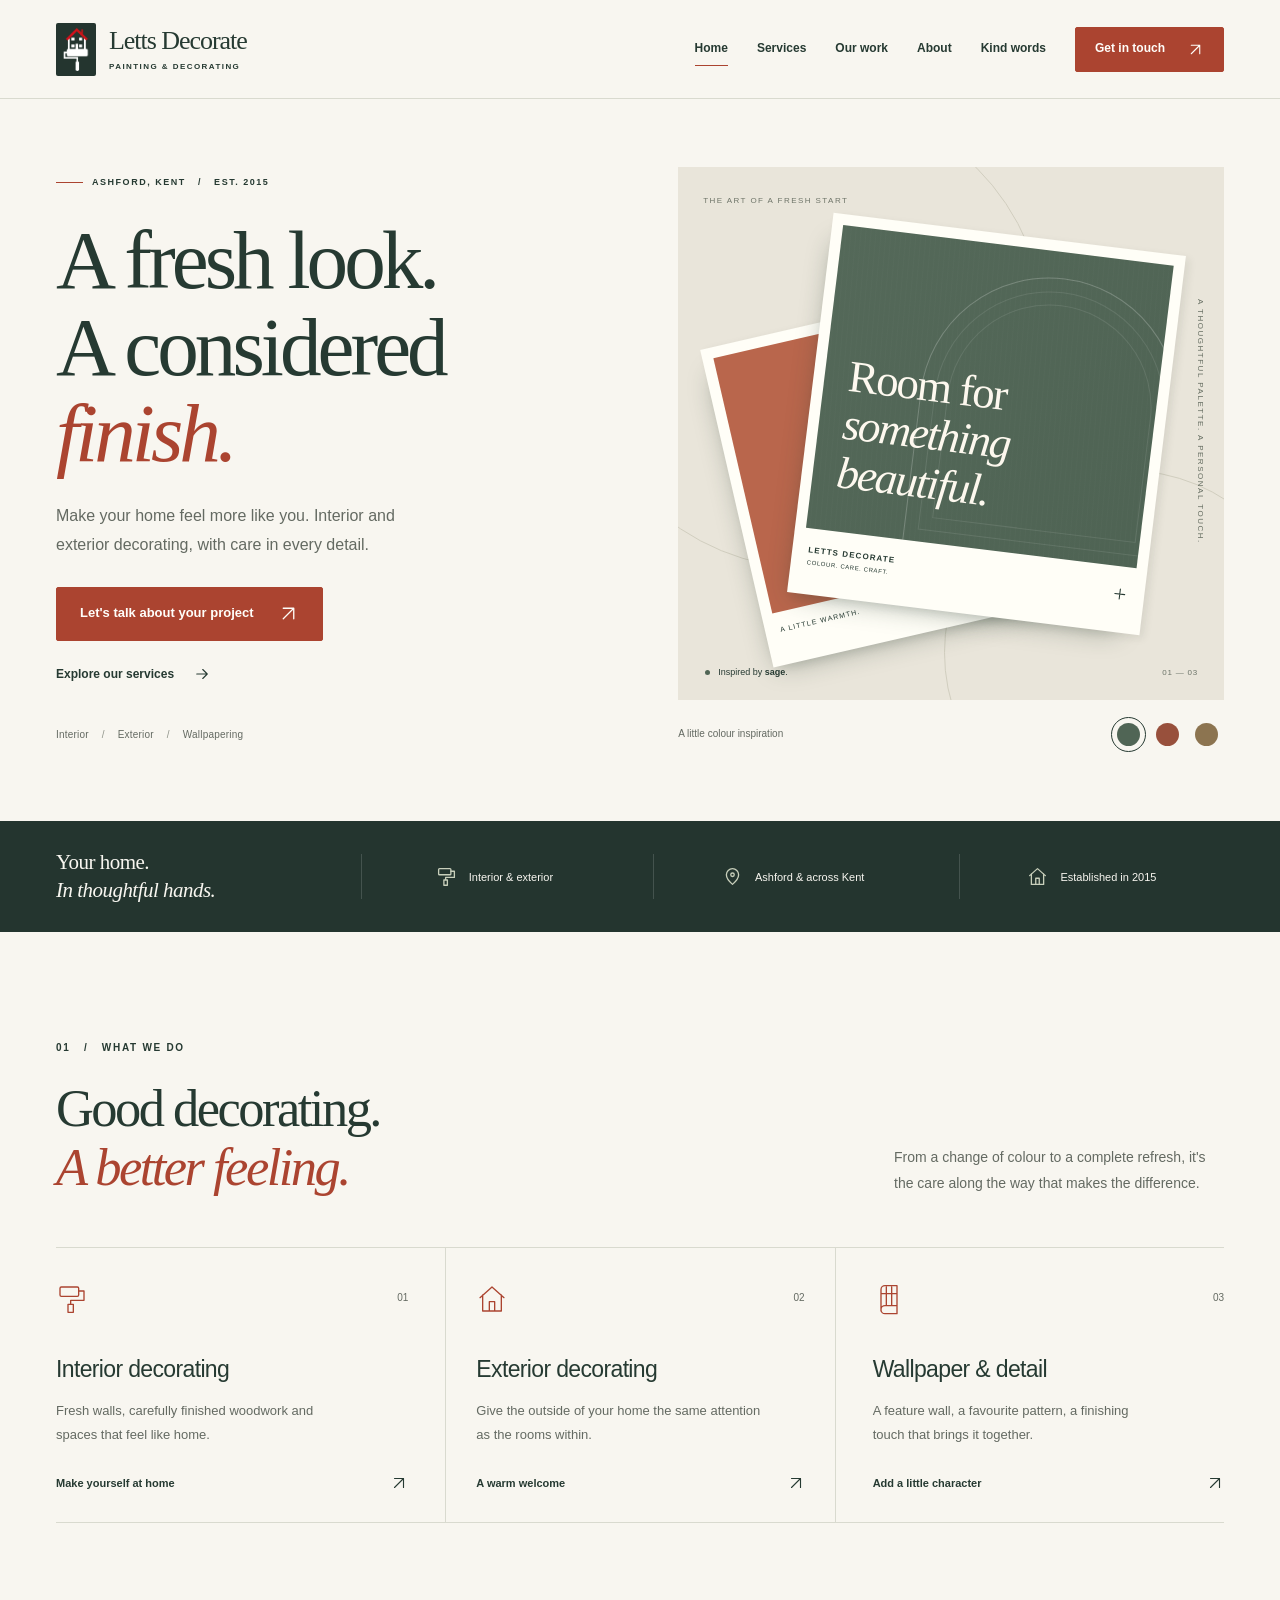
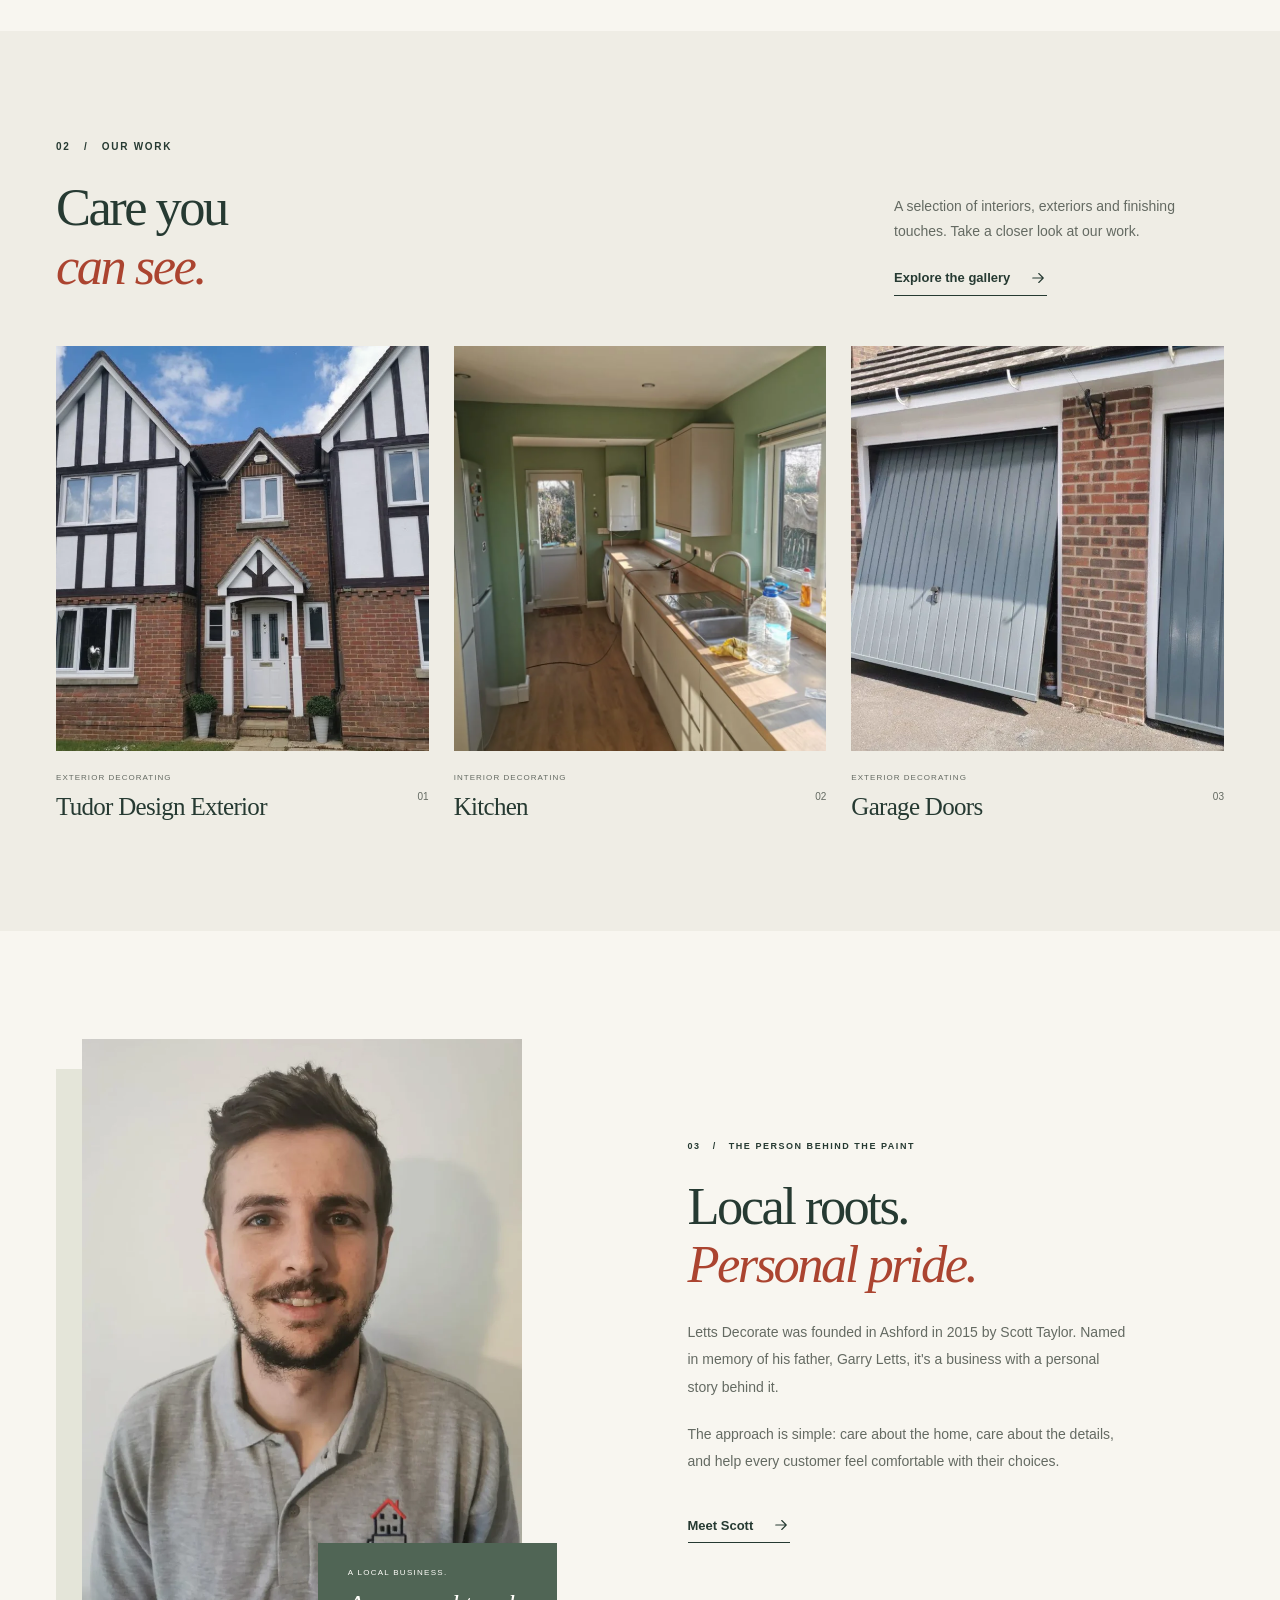
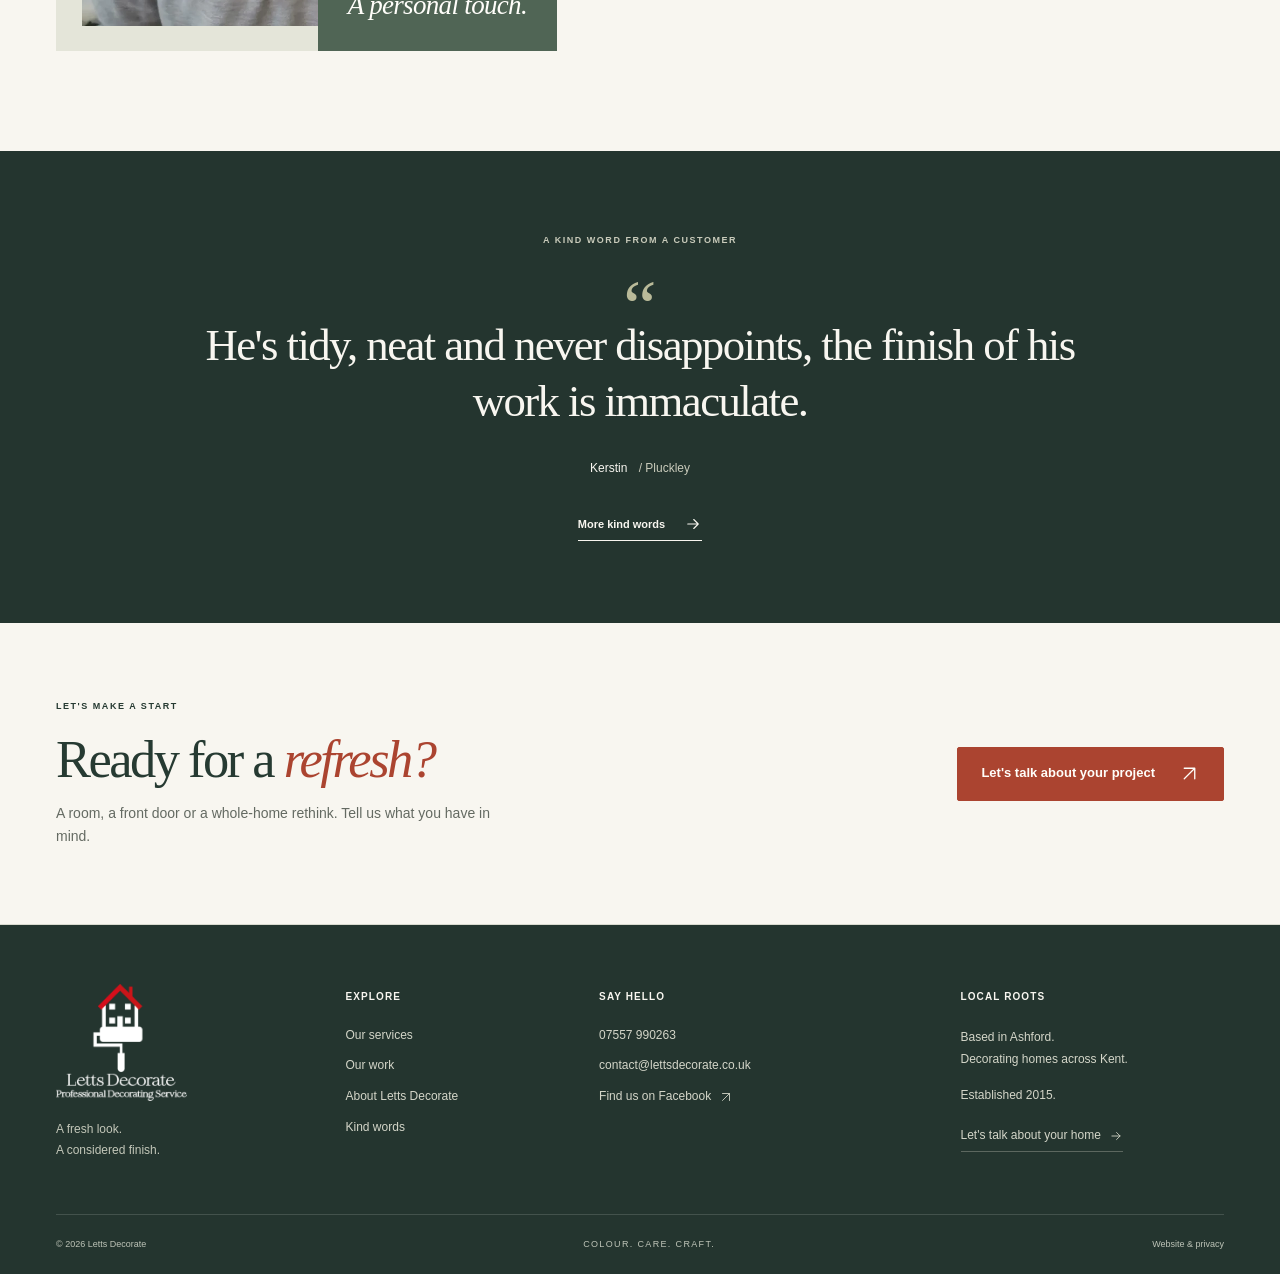
==== site/index.html @ 6a1b1a1a "1st draft of website - vibecoded with GPT 6 Astra" ====
<!doctype html>
<html lang="en-GB"><head><meta charset="utf-8"><meta name="viewport" content="width=device-width, initial-scale=1"><meta name="theme-color" content="#24352f"><title>Painting & Decorating in Ashford, Kent | Letts Decorate</title><meta name="description" content="Interior and exterior painting, decorating and wallpapering in Ashford and across Kent. A personal approach from Letts Decorate, established in 2015."><link rel="canonical" href="https://lettsdecorate.co.uk/"><meta property="og:type" content="website"><meta property="og:site_name" content="Letts Decorate"><meta property="og:title" content="Painting & Decorating in Ashford, Kent | Letts Decorate"><meta property="og:description" content="Interior and exterior painting, decorating and wallpapering in Ashford and across Kent. A personal approach from Letts Decorate, established in 2015."><meta property="og:url" content="https://lettsdecorate.co.uk/"><meta property="og:image" content="https://lettsdecorate.co.uk/assets/images/social-card.png"><meta property="og:image:alt" content="Letts Decorate. Painting and decorating in Ashford and across Kent."><meta name="twitter:card" content="summary_large_image"><link rel="icon" type="image/png" sizes="32x32" href="assets/images/icon-32.png"><link rel="apple-touch-icon" href="assets/images/icon-180.png"><link rel="stylesheet" href="assets/css/site.css"><script type="application/ld+json">{"@context":"https://schema.org","@type":"HousePainter","@id":"https://lettsdecorate.co.uk/#business","name":"Letts Decorate","url":"https://lettsdecorate.co.uk/","telephone":"+447557990263","email":"contact@lettsdecorate.co.uk","foundingDate":"2015","areaServed":{"@type":"AdministrativeArea","name":"Kent, England"},"logo":"https://lettsdecorate.co.uk/assets/images/logo-original.png","sameAs":["https://www.facebook.com/LettsDecorate"]}</script><script src="assets/js/gallery-data.js" defer></script><script src="assets/js/site.js" defer></script></head>
<body data-page="home"><a class="skip-link" href="#main">Skip to content</a>
<header class="site-header"><div class="container header-inner">
<a class="brand" href="index.html" aria-label="Letts Decorate home"><span class="brand-icon"><img src="assets/images/brand-mark.png" width="130" height="200" alt=""></span><span class="brand-name">Letts Decorate<span>PAINTING &amp; DECORATING</span></span></a>
<button class="menu-toggle" type="button" aria-expanded="false" aria-controls="main-nav"><span class="menu-label">Menu</span><span class="menu-lines" aria-hidden="true"></span></button>
<nav id="main-nav" class="main-nav" aria-label="Main navigation"><a href="index.html" aria-current="page">Home</a><a href="services/index.html">Services</a><a href="gallery/index.html">Our work</a><a href="about/index.html">About</a><a href="testimonials/index.html">Kind words</a><a class="button button-small nav-contact" href="contact/index.html">Get in touch <svg class="icon" width="24" height="24" viewBox="0 0 24 24" fill="none" stroke="currentColor" stroke-width="1.5" stroke-linecap="round" stroke-linejoin="round" aria-hidden="true"><path d="M6 18 18 6M6 6h12v12"/></svg></a></nav>
</div></header><main id="main">
<section class="hero"><div class="container hero-grid"><div class="hero-copy"><span class="eyebrow"><span class="eyebrow-line"></span> ASHFORD, KENT &nbsp; / &nbsp; EST. 2015</span><h1>A fresh look.<br>A considered<br><em>finish.</em></h1><p>Make your home feel more like you. Interior and exterior decorating, with care in every detail.</p><div class="hero-actions"><a class="button" href="contact/index.html">Let&apos;s talk about your project <svg class="icon" width="24" height="24" viewBox="0 0 24 24" fill="none" stroke="currentColor" stroke-width="1.5" stroke-linecap="round" stroke-linejoin="round" aria-hidden="true"><path d="M6 18 18 6M6 6h12v12"/></svg></a><a class="text-link" href="services/index.html">Explore our services <svg class="icon" width="24" height="24" viewBox="0 0 24 24" fill="none" stroke="currentColor" stroke-width="1.5" stroke-linecap="round" stroke-linejoin="round" aria-hidden="true"><path d="M5 12h14M13 6l6 6-6 6"/></svg></a></div><div class="hero-footnote"><span>Interior</span><span>Exterior</span><span>Wallpapering</span></div></div>
<div class="hero-visual"><div class="palette-stage" data-palette="sage"><div class="stage-line line-one"></div><div class="stage-line line-two"></div><span class="stage-index">THE ART OF A FRESH START</span><div class="swatch-sheet swatch-back"><div class="swatch-back-colour"></div><span>A LITTLE WARMTH.</span></div><div class="swatch-sheet swatch-front"><div class="swatch-colour"><span class="swatch-arch"></span><span class="swatch-grain"></span><span class="swatch-type">Room for<br><em>something<br>beautiful.</em></span></div><div class="swatch-label"><span>LETTS DECORATE<span>COLOUR. CARE. CRAFT.</span></span><svg class="icon" width="24" height="24" viewBox="0 0 24 24" fill="none" stroke="currentColor" stroke-width="1.5" stroke-linecap="round" stroke-linejoin="round" aria-hidden="true"><path d="M12 5v14M5 12h14"/></svg></div></div><span class="stage-side">A THOUGHTFUL PALETTE. A PERSONAL TOUCH.</span><div class="palette-caption"><span class="palette-dot"></span><span>Inspired by <strong data-palette-name>sage</strong>.</span><span class="palette-caption-number">01 &mdash; 03</span></div></div><div class="palette-controls"><span>A little colour inspiration</span><div class="swatch-buttons" role="group" aria-label="Explore colour inspirations"><button class="palette-button palette-sage" data-colour="sage" aria-label="Sage colour inspiration" aria-pressed="true"><span></span></button><button class="palette-button palette-clay" data-colour="clay" aria-label="Clay colour inspiration" aria-pressed="false"><span></span></button><button class="palette-button palette-sand" data-colour="sand" aria-label="Sand colour inspiration" aria-pressed="false"><span></span></button></div></div></div></div></section>
<section class="trust-strip" aria-label="At a glance"><div class="container trust-inner"><p>Your home.<br><em>In thoughtful hands.</em></p><span><svg class="icon" width="24" height="24" viewBox="0 0 24 24" fill="none" stroke="currentColor" stroke-width="1.5" stroke-linecap="round" stroke-linejoin="round" aria-hidden="true"><rect x="3" y="3" width="14" height="7" rx="1"/><path d="M17 6h4v7H11v3M9 16h4v6H9z"/></svg> Interior &amp; exterior</span><span><svg class="icon" width="24" height="24" viewBox="0 0 24 24" fill="none" stroke="currentColor" stroke-width="1.5" stroke-linecap="round" stroke-linejoin="round" aria-hidden="true"><path d="M19 10c0 5-7 11-7 11S5 15 5 10a7 7 0 1 1 14 0Z"/><circle cx="12" cy="10" r="2"/></svg> Ashford &amp; across Kent</span><span><svg class="icon" width="24" height="24" viewBox="0 0 24 24" fill="none" stroke="currentColor" stroke-width="1.5" stroke-linecap="round" stroke-linejoin="round" aria-hidden="true"><path d="m3 11 9-8 9 8M5 9v12h14V9M10 21v-7h4v7"/></svg> Established in 2015</span></div></section>
<section class="section services-home"><div class="container"><div class="section-heading"><div><span class="eyebrow">01 &nbsp; / &nbsp; WHAT WE DO</span><h2>Good decorating.<br><em>A better feeling.</em></h2></div><p>From a change of colour to a complete refresh, it&apos;s the care along the way that makes the difference.</p></div><div class="services-grid">
<a class="service-card" href="services/index.html#interiors"><div class="service-card-top"><svg class="icon" width="24" height="24" viewBox="0 0 24 24" fill="none" stroke="currentColor" stroke-width="1.5" stroke-linecap="round" stroke-linejoin="round" aria-hidden="true"><rect x="3" y="3" width="14" height="7" rx="1"/><path d="M17 6h4v7H11v3M9 16h4v6H9z"/></svg><span>01</span></div><h3>Interior decorating</h3><p>Fresh walls, carefully finished woodwork and spaces that feel like home.</p><span class="service-link">Make yourself at home <svg class="icon" width="24" height="24" viewBox="0 0 24 24" fill="none" stroke="currentColor" stroke-width="1.5" stroke-linecap="round" stroke-linejoin="round" aria-hidden="true"><path d="M6 18 18 6M6 6h12v12"/></svg></span></a>
<a class="service-card" href="services/index.html#exteriors"><div class="service-card-top"><svg class="icon" width="24" height="24" viewBox="0 0 24 24" fill="none" stroke="currentColor" stroke-width="1.5" stroke-linecap="round" stroke-linejoin="round" aria-hidden="true"><path d="m3 11 9-8 9 8M5 9v12h14V9M10 21v-7h4v7"/></svg><span>02</span></div><h3>Exterior decorating</h3><p>Give the outside of your home the same attention as the rooms within.</p><span class="service-link">A warm welcome <svg class="icon" width="24" height="24" viewBox="0 0 24 24" fill="none" stroke="currentColor" stroke-width="1.5" stroke-linecap="round" stroke-linejoin="round" aria-hidden="true"><path d="M6 18 18 6M6 6h12v12"/></svg></span></a>
<a class="service-card" href="services/index.html#wallpaper"><div class="service-card-top"><svg class="icon" width="24" height="24" viewBox="0 0 24 24" fill="none" stroke="currentColor" stroke-width="1.5" stroke-linecap="round" stroke-linejoin="round" aria-hidden="true"><path d="M6 21V5a3 3 0 0 1 3-3h9v15h-9a3 3 0 0 0 0 6h9v-6M6 8h12M10 3v14M14 3v14"/></svg><span>03</span></div><h3>Wallpaper &amp; detail</h3><p>A feature wall, a favourite pattern, a finishing touch that brings it together.</p><span class="service-link">Add a little character <svg class="icon" width="24" height="24" viewBox="0 0 24 24" fill="none" stroke="currentColor" stroke-width="1.5" stroke-linecap="round" stroke-linejoin="round" aria-hidden="true"><path d="M6 18 18 6M6 6h12v12"/></svg></span></a>
</div></div></section>
<section class="section work-section"><div class="container"><div class="section-heading"><div><span class="eyebrow">02 &nbsp; / &nbsp; OUR WORK</span><h2>Care you<br><em>can see.</em></h2></div><div class="section-heading-aside"><p data-gallery-intro>We&apos;re giving our project gallery a refresh, too. New photographs of our work will be added here soon.</p><a class="text-link" href="gallery/index.html">Explore the gallery <svg class="icon" width="24" height="24" viewBox="0 0 24 24" fill="none" stroke="currentColor" stroke-width="1.5" stroke-linecap="round" stroke-linejoin="round" aria-hidden="true"><path d="M5 12h14M13 6l6 6-6 6"/></svg></a></div></div><div class="project-grid" data-gallery data-root="" data-limit="3"><article class="project-card placeholder-card" data-category="interior"><div class="project-art art-interior" aria-hidden="true"><span class="art-shape"></span><span class="art-lines"></span><span class="art-circle"></span><span class="art-caption">COLOUR / CARE / CRAFT</span></div><div class="project-meta"><div><span class="project-kicker">PHOTOGRAPHS COMING SOON</span><h3>Interior spaces</h3></div><span class="project-number">01</span></div></article><article class="project-card placeholder-card" data-category="exterior"><div class="project-art art-exterior" aria-hidden="true"><span class="art-shape"></span><span class="art-lines"></span><span class="art-circle"></span><span class="art-caption">COLOUR / CARE / CRAFT</span></div><div class="project-meta"><div><span class="project-kicker">PHOTOGRAPHS COMING SOON</span><h3>Exterior finishes</h3></div><span class="project-number">02</span></div></article><article class="project-card placeholder-card" data-category="detail"><div class="project-art art-detail" aria-hidden="true"><span class="art-shape"></span><span class="art-lines"></span><span class="art-circle"></span><span class="art-caption">COLOUR / CARE / CRAFT</span></div><div class="project-meta"><div><span class="project-kicker">PHOTOGRAPHS COMING SOON</span><h3>The finishing touches</h3></div><span class="project-number">03</span></div></article></div><p class="gallery-status sr-only" role="status" aria-live="polite" data-gallery-status></p></div></section>
<section class="section"><div class="container about-split"><div class="portrait-composition"><img class="portrait" src="assets/images/about-800.webp" srcset="assets/images/about-480.webp 480w, assets/images/about-800.webp 800w" sizes="(max-width: 760px) 90vw, 40vw" width="800" height="1067" alt="The owner of Letts Decorate in his work polo shirt" loading="lazy"><div class="portrait-label"><span>A LOCAL BUSINESS.</span><strong>A personal touch.</strong></div></div><div class="about-copy"><span class="eyebrow">03 &nbsp; / &nbsp; THE PERSON BEHIND THE PAINT</span><h2>Local roots.<br><em>Personal pride.</em></h2><p>Letts Decorate was founded in Ashford in 2015 by Scott Taylor. Named in memory of his father, Garry Letts, it&apos;s a business with a personal story behind it.</p><p>The approach is simple: care about the home, care about the details, and help every customer feel comfortable with their choices.</p><a class="text-link" href="about/index.html">Meet Scott <svg class="icon" width="24" height="24" viewBox="0 0 24 24" fill="none" stroke="currentColor" stroke-width="1.5" stroke-linecap="round" stroke-linejoin="round" aria-hidden="true"><path d="M5 12h14M13 6l6 6-6 6"/></svg></a></div></div></section>
<section class="quote-section"><div class="container quote-inner"><span class="eyebrow">A KIND WORD FROM A CUSTOMER</span><span class="quote-mark" aria-hidden="true">&ldquo;</span><blockquote><p>He&apos;s tidy, neat and never disappoints, the finish of his work is immaculate.</p><footer>Kerstin <span>/ Pluckley</span></footer></blockquote><a class="text-link light-link" href="testimonials/index.html">More kind words <svg class="icon" width="24" height="24" viewBox="0 0 24 24" fill="none" stroke="currentColor" stroke-width="1.5" stroke-linecap="round" stroke-linejoin="round" aria-hidden="true"><path d="M5 12h14M13 6l6 6-6 6"/></svg></a></div></section>
<section class="cta-section"><div class="container cta-inner"><div><span class="eyebrow">LET&apos;S MAKE A START</span><h2>Ready for a <em>refresh?</em></h2><p>A room, a front door or a whole-home rethink. Tell us what you have in mind.</p></div><a class="button" href="contact/index.html">Let&apos;s talk about your project <svg class="icon" width="24" height="24" viewBox="0 0 24 24" fill="none" stroke="currentColor" stroke-width="1.5" stroke-linecap="round" stroke-linejoin="round" aria-hidden="true"><path d="M6 18 18 6M6 6h12v12"/></svg></a></div></section>
</main><footer class="site-footer"><div class="container footer-grid">
<div class="footer-brand"><img src="assets/images/logo-original.png" width="300" height="266" alt="Letts Decorate - Professional Decorating Service" loading="lazy"><p>A fresh look.<br>A considered finish.</p></div>
<div><h2>Explore</h2><a href="services/index.html">Our services</a><a href="gallery/index.html">Our work</a><a href="about/index.html">About Letts Decorate</a><a href="testimonials/index.html">Kind words</a></div>
<div><h2>Say hello</h2><a href="tel:+447557990263">07557 990263</a><a class="footer-email" href="mailto:contact@lettsdecorate.co.uk">contact@lettsdecorate.co.uk</a><a href="https://www.facebook.com/LettsDecorate" target="_blank" rel="noopener noreferrer">Find us on Facebook <svg class="icon" width="24" height="24" viewBox="0 0 24 24" fill="none" stroke="currentColor" stroke-width="1.5" stroke-linecap="round" stroke-linejoin="round" aria-hidden="true"><path d="M6 18 18 6M6 6h12v12"/></svg></a></div>
<div class="footer-area"><h2>Local roots</h2><p>Based in Ashford.<br>Decorating homes across Kent.<br><span>Established 2015.</span></p><a class="footer-text-link" href="contact/index.html">Let&apos;s talk about your home <svg class="icon" width="24" height="24" viewBox="0 0 24 24" fill="none" stroke="currentColor" stroke-width="1.5" stroke-linecap="round" stroke-linejoin="round" aria-hidden="true"><path d="M5 12h14M13 6l6 6-6 6"/></svg></a></div>
</div><div class="container footer-bottom"><span>&copy; <span data-year>2026</span> Letts Decorate</span><span>Colour. Care. Craft.</span><a href="privacy/index.html">Website &amp; privacy</a></div></footer><dialog class="lightbox" aria-labelledby="lightbox-caption"><div class="lightbox-bar"><span class="lightbox-count"></span><button type="button" class="icon-button lightbox-close" aria-label="Close photograph"><svg class="icon" width="24" height="24" viewBox="0 0 24 24" fill="none" stroke="currentColor" stroke-width="1.5" stroke-linecap="round" stroke-linejoin="round" aria-hidden="true"><path d="m6 6 12 12M6 18 18 6"/></svg></button></div><div class="lightbox-stage"><button type="button" class="icon-button lightbox-prev" aria-label="Previous photograph"><svg class="icon" width="24" height="24" viewBox="0 0 24 24" fill="none" stroke="currentColor" stroke-width="1.5" stroke-linecap="round" stroke-linejoin="round" aria-hidden="true"><path d="M5 12h14M13 6l6 6-6 6"/></svg></button><img class="lightbox-image" alt=""><button type="button" class="icon-button lightbox-next" aria-label="Next photograph"><svg class="icon" width="24" height="24" viewBox="0 0 24 24" fill="none" stroke="currentColor" stroke-width="1.5" stroke-linecap="round" stroke-linejoin="round" aria-hidden="true"><path d="M5 12h14M13 6l6 6-6 6"/></svg></button></div><p id="lightbox-caption"></p></dialog></body></html>
---- site/assets/css/site.css ----
/* Letts Decorate -- a warm, editorial, dependency-free static site.
   Change the core colour palette here. No external fonts or stylesheets are loaded. */
:root {
  --paper: #f8f6f0;
  --white: #fffefa;
  --ink: #263a32;
  --muted: #646a62;
  --clay: #ab4430;
  --clay-dark: #8c3525;
  --sage: #506555;
  --sand: #d2bea0;
  --line: #d9dacf;
  --soft: #efede5;
  --dark: #24352f;
  --serif: Georgia, 'Times New Roman', serif;
  --sans: 'Segoe UI', Arial, Helvetica, sans-serif;
}
*, *::before, *::after { box-sizing: border-box; }
html { scroll-behavior: smooth; scroll-padding-top: 112px; }
body { margin: 0; background: var(--paper); color: var(--ink); font-family: var(--sans); font-size: 16px; line-height: 1.65; -webkit-font-smoothing: antialiased; }
body.modal-open { overflow: hidden; }
a { color: inherit; text-decoration: none; }
button, input, select { font: inherit; }
button { color: inherit; }
button, a { -webkit-tap-highlight-color: transparent; }
button { cursor: pointer; }
button:disabled { cursor: default; opacity: .4; }
img { display: block; max-width: 100%; height: auto; }
svg { flex-shrink: 0; }
figure, blockquote { margin: 0; }
h1, h2, h3, h4, p { margin-top: 0; }
h1, h2 { font-family: var(--serif); font-weight: 400; letter-spacing: -.048em; }
h1 { margin-bottom: 28px; font-size: clamp(52px, 6.3vw, 92px); line-height: 1.035; }
h2 { margin-bottom: 25px; font-size: clamp(36px, 4.1vw, 58px); line-height: 1.12; }
h3 { font-weight: 500; letter-spacing: -.028em; line-height: 1.28; }
em { font-weight: 400; }
h1 em, h2 em { color: var(--clay); }
p { margin-bottom: 20px; }
::selection { background: #dcc7b0; color: #17291e; }
:focus-visible { outline: 3px solid var(--clay); outline-offset: 5px; }
[hidden] { display: none !important; }
.container { width: min(1280px, calc(100% - 112px)); margin-inline: auto; }
.section { padding-block: 108px; }
.eyebrow { display: block; font-family: var(--sans); font-size: 10px; font-weight: 650; line-height: 1.6; letter-spacing: .17em; margin-bottom: 23px; }
.icon { width: 21px; height: 21px; }
.button { display: inline-flex; min-height: 54px; align-items: center; justify-content: center; gap: 24px; padding: 15px 23px; background: var(--clay); color: var(--white); border: 1px solid var(--clay); border-radius: 2px; font-size: 13px; font-weight: 600; line-height: 1.45; transition: background .2s, transform .2s; }
.button:hover { background: var(--clay-dark); border-color: var(--clay-dark); transform: translateY(-2px); }
.button:active { transform: translateY(0); }
.button-small { min-height: 45px; padding: 12px 19px; font-size: 12px; gap: 22px; }
.button-small .icon { width: 17px; height: 17px; }
.text-link { width: fit-content; display: inline-flex; align-items: center; gap: 19px; padding-block: 7px; border-bottom: 1px solid currentColor; font-size: 13px; font-weight: 600; line-height: 1.5; }
.text-link .icon, .service-link .icon { transition: transform .2s; width: 18px; height: 18px; }
.text-link:hover .icon, .service-card:hover .icon:last-child { transform: translateX(4px); }
.skip-link { position: fixed; top: 12px; left: 12px; transform: translateY(-180%); z-index: 500; background: var(--white); padding: 12px 20px; box-shadow: 0 4px 20px #0002; }
.skip-link:focus { transform: none; }
.sr-only { position: absolute; width: 1px; height: 1px; padding: 0; overflow: hidden; clip: rect(0,0,0,0); white-space: nowrap; border: 0; }

/* Navigation */
.site-header { position: sticky; top: 0; z-index: 50; background: rgba(248,246,240,.97); border-bottom: 1px solid var(--line); }
.header-inner { min-height: 98px; display: flex; align-items: center; justify-content: space-between; gap: 30px; }
.brand { display: inline-flex; align-items: center; gap: 13px; flex-shrink: 0; }
.brand-icon { display: grid; place-items: center; width: 40px; height: 53px; border-radius: 2px; background: var(--dark); }
.brand-icon img { width: 28px; height: 43px; object-fit: contain; }
.brand-name { font-family: var(--serif); font-size: 26px; line-height: 1.18; letter-spacing: -.04em; }
.brand-name > span { display: block; font-family: var(--sans); font-size: 8px; letter-spacing: .18em; font-weight: 600; margin-top: 5px; }
.main-nav { display: flex; align-items: center; gap: 29px; }
.main-nav > a { font-size: 12px; font-weight: 550; position: relative; }
.main-nav > a:not(.button) { padding-block: 10px; }
.main-nav > a:not(.button)::after { content: ''; position: absolute; bottom: 3px; left: 0; height: 1px; width: 0; background: var(--clay); transition: width .2s; }
.main-nav > a[aria-current]:not(.button)::after, .main-nav > a:hover:not(.button)::after { width: 100%; }
.menu-toggle { display: none; border: 0; background: none; min-height: 44px; padding: 8px 0 8px 12px; gap: 12px; align-items: center; }
.menu-label { font-size: 12px; }
.menu-lines { display: block; position: relative; width: 23px; height: 13px; border-top: 1px solid; border-bottom: 1px solid; }
.menu-lines::after { content: ''; position: absolute; left: 0; top: 5px; width: 23px; border-top: 1px solid; }
.menu-toggle[aria-expanded=true] .menu-lines { border: 0; }
.menu-toggle[aria-expanded=true] .menu-lines::before, .menu-toggle[aria-expanded=true] .menu-lines::after { content: ''; position: absolute; inset: 5px 0 auto; width: 23px; border-top: 1px solid; transform: rotate(45deg); }
.menu-toggle[aria-expanded=true] .menu-lines::after { transform: rotate(-45deg); }

/* The paint-swatch hero is CSS artwork, not a purported project photograph. */
.hero { padding-block: 62px 64px; }
.hero-grid { display: grid; grid-template-columns: 1.03fr 1fr; align-items: center; gap: 60px; }
.hero-copy { padding-block: 14px; }
.hero-copy .eyebrow { display: flex; align-items: center; gap: 9px; margin-bottom: 28px; font-size: 9px; }
.eyebrow-line { width: 27px; height: 1px; background: var(--clay); }
.hero-copy h1 { font-size: clamp(64px, 6.5vw, 94px); margin-bottom: 25px; }
.hero-copy h1 em { position: relative; padding-right: .08em; }
.hero-copy > p { color: var(--muted); font-size: 16px; max-width: 355px; line-height: 1.85; margin-bottom: 27px; }
.hero-actions { display: flex; align-items: flex-start; flex-direction: column; gap: 17px; }
.hero-actions .text-link { border: 0; font-size: 12px; }
.hero-footnote { margin-top: 37px; display: flex; align-items: center; gap: 13px; color: var(--muted); font-size: 10px; letter-spacing: .02em; }
.hero-footnote span + span::before { content: '/'; margin-right: 13px; color: #90958b; }
.hero-visual { min-width: 0; }
.palette-stage { --swatch: #506555; --swatch-secondary: #b9664c; position: relative; background: #e9e5da; height: 533px; overflow: hidden; isolation: isolate; }
.palette-stage[data-palette=clay] { --swatch: #98503c; --swatch-secondary: #bbaa88; }
.palette-stage[data-palette=sand] { --swatch: #8c7450; --swatch-secondary: #69745e; }
.stage-line { position: absolute; border: 1px solid #d1cebf; border-radius: 50%; }
.line-one { width: 470px; height: 470px; top: -68px; left: -102px; }
.line-two { width: 365px; height: 365px; bottom: -135px; right: -85px; }
.stage-index { position: absolute; top: 27px; left: 25px; font-size: 8px; letter-spacing: .18em; color: #6f7569; }
.stage-side { position: absolute; right: 17px; top: 132px; writing-mode: vertical-rl; font-size: 8px; letter-spacing: .19em; color: #656d61; }
.swatch-sheet { position: absolute; background: #fffef7; padding: 11px; box-shadow: -9px 15px 27px -15px #273b3066, 4px 3px 8px #26342a15; }
.swatch-front { width: 65%; height: 382px; top: 66px; left: 24%; transform: rotate(7deg); }
.swatch-colour { position: relative; overflow: hidden; height: 305px; background: var(--swatch); transition: background .45s; color: #fffaf0; }
.swatch-colour::after { content: ''; position: absolute; inset: 0; background: linear-gradient(125deg, #ffffff06, #00000004); }
.swatch-arch { position: absolute; top: 26px; left: 29%; width: 78%; height: 92%; border: 1px solid #ffffff38; border-radius: 150px 150px 0 0; }
.swatch-arch::before, .swatch-arch::after { content: ''; position: absolute; inset: 13px; border: 1px solid #ffffff19; border-radius: inherit; }
.swatch-arch::after { inset: 26px; }
.swatch-grain { position: absolute; inset: 0; opacity: .08; background: repeating-linear-gradient(88deg, transparent 0 3px, #fff3 4px, transparent 5px); }
.swatch-type { position: absolute; left: 24px; bottom: 35px; font-size: clamp(30px, 3.5vw, 49px); line-height: 1.08; font-family: var(--serif); letter-spacing: -.04em; }
.swatch-label { display: flex; align-items: center; justify-content: space-between; padding: 15px 5px 0; font-size: 8px; font-weight: 650; letter-spacing: .14em; }
.swatch-label > span > span { display: block; margin-top: 2px; font-size: 6px; letter-spacing: .1em; font-weight: 400; }
.swatch-label .icon { width: 17px; height: 17px; }
.swatch-back { width: 55%; height: 326px; top: 145px; left: 10%; transform: rotate(-13deg); }
.swatch-back-colour { width: 100%; height: 262px; background: var(--swatch-secondary); transition: background .45s; }
.swatch-back > span { display: block; font-size: 7px; letter-spacing: .16em; padding: 12px 4px; }
.palette-caption { position: absolute; bottom: 20px; left: 27px; right: 26px; display: flex; align-items: center; gap: 8px; font-size: 9px; }
.palette-caption strong { font-weight: 600; }
.palette-dot { width: 5px; height: 5px; border-radius: 50%; background: var(--swatch); transition: background .45s; }
.palette-caption-number { margin-left: auto; color: #6c7469; font-size: 8px; letter-spacing: .1em; }
.palette-controls { display: flex; align-items: center; justify-content: space-between; margin-top: 17px; gap: 16px; font-size: 10px; color: var(--muted); }
.swatch-buttons { display: flex; gap: 4px; }
.palette-button { display: grid; place-items: center; width: 35px; height: 35px; background: none; border: 1px solid transparent; border-radius: 50%; padding: 4px; }
.palette-button span { width: 23px; height: 23px; border-radius: 50%; background: var(--swatch); }
.palette-button[aria-pressed=true] { border-color: var(--ink); }
.palette-sage { --swatch: #506555; }
.palette-clay { --swatch: #98503c; }
.palette-sand { --swatch: #8c7450; }

/* Intro, services and work */
.trust-strip { background: var(--dark); color: var(--paper); padding-block: 28px; }
.trust-inner { display: grid; grid-template-columns: 1.05fr 1fr 1.05fr 1fr; align-items: center; gap: 27px; }
.trust-inner > p { font-family: var(--serif); font-size: 21px; line-height: 1.3; letter-spacing: -.025em; margin: 0; }
.trust-inner > span { display: flex; align-items: center; justify-content: center; border-left: 1px solid #ffffff26; padding-block: 12px; gap: 12px; font-size: 11px; }
.trust-inner .icon { color: #c8cfbb; width: 21px; }
.section-heading { display: flex; justify-content: space-between; align-items: flex-end; gap: 50px; margin-bottom: 50px; }
.section-heading h2 { margin-bottom: 0; }
.section-heading > p, .section-heading-aside { max-width: 330px; color: var(--muted); font-size: 14px; line-height: 1.85; margin-bottom: 0; }
.section-heading-aside > p { margin-bottom: 16px; }
.section-heading-aside .text-link { color: var(--ink); }
.services-grid { display: grid; grid-template-columns: repeat(3,minmax(0,1fr)); border-block: 1px solid var(--line); }
.service-card { display: block; padding: 35px 30px 30px; transition: background .2s; }
.service-card:first-child { padding-left: 0; padding-right: 37px; }
.service-card:last-child { padding-right: 0; padding-left: 37px; }
.service-card + .service-card { border-left: 1px solid var(--line); }
.service-card:hover { background: #efeee580; }
.service-card-top { display: flex; align-items: center; justify-content: space-between; margin-bottom: 40px; }
.service-card-top .icon { width: 32px; height: 32px; color: var(--clay); stroke-width: 1; }
.service-card-top > span { font-size: 10px; color: var(--muted); }
.service-card h3 { font-size: 23px; margin-bottom: 15px; }
.service-card p { font-size: 13px; color: var(--muted); line-height: 1.85; max-width: 290px; margin-bottom: 27px; }
.service-link { display: flex; align-items: center; justify-content: space-between; font-size: 11px; font-weight: 600; }
.work-section { background: var(--soft); }
.project-grid { display: grid; grid-template-columns: repeat(3,minmax(0,1fr)); gap: 25px; }
.project-card { min-width: 0; }
.project-art, .project-photo { display: block; width: 100%; position: relative; aspect-ratio: 4 / 4.35; overflow: hidden; }
.project-art .art-caption { font-size: 7px; left: 20px; bottom: 19px; }
.art-interior { background: #dddcd0; }
.art-interior .art-shape { position: absolute; top: 12%; left: 25%; height: 86%; width: 54%; background: #647764; border-radius: 120px 120px 0 0; }
.art-interior .art-lines { position: absolute; top: 32%; left: 15%; height: 55%; width: 39%; border: 1px solid #f5f1e8; border-radius: 100px 100px 0 0; }
.art-interior .art-circle { position: absolute; bottom: -15%; right: -8%; width: 67%; aspect-ratio: 1; background: #c0b5a0; border-radius: 50%; }
.art-exterior { background: #68786a; }
.art-exterior .art-shape { position: absolute; width: 45%; height: 69%; background: #dcd6c3; top: 23%; left: 27%; border-radius: 85px 85px 0 0; }
.art-exterior .art-lines { position: absolute; inset: 30% 37% 15% 37%; border: 1px solid #68786a65; border-radius: 70px 70px 0 0; }
.art-exterior .art-circle { position: absolute; width: 27%; aspect-ratio: 1; top: 10%; right: 9%; border: 1px solid #f4efdd70; border-radius: 50%; }
.art-exterior .art-caption { color: #fcf7e6; }
.art-detail { background: #ddc4b0; }
.art-detail .art-shape { position: absolute; width: 60%; height: 93%; background: #a55740; top: -3%; left: 19%; border-radius: 0 0 130px 130px; transform: rotate(18deg); }
.art-detail .art-lines { position: absolute; width: 48%; height: 85%; top: 4%; left: 28%; border: 1px solid #f5e3cf96; border-radius: 0 0 130px 130px; transform: rotate(18deg); }
.art-detail .art-circle { position: absolute; width: 50%; aspect-ratio: 1; bottom: -21%; right: -10%; background: #b79775; border-radius: 50%; }
.art-caption { position: absolute; z-index: 2; left: 26px; bottom: 24px; font-size: 9px; letter-spacing: .19em; }
.project-meta { display: flex; align-items: center; justify-content: space-between; padding-top: 20px; gap: 15px; }
.project-kicker { display: block; font-size: 8px; letter-spacing: .13em; margin-bottom: 7px; color: var(--muted); }
.project-meta h3 { font-family: var(--serif); font-size: 25px; margin: 0; font-weight: 400; }
.project-number { font-size: 10px; color: var(--muted); }
.project-open { display: block; width: 100%; padding: 0; border: 0; background: none; text-align: left; }
.project-photo { object-fit: cover; transition: transform .35s; }
.project-image-wrap { display: block; overflow: hidden; position: relative; }
.project-open:hover .project-photo { transform: scale(1.035); }
.photo-enlarge { display: grid; place-items: center; position: absolute; right: 16px; bottom: 16px; width: 38px; height: 38px; background: var(--paper); border-radius: 50%; opacity: 0; transform: translateY(4px); transition: opacity .2s, transform .2s; }
.project-open:hover .photo-enlarge, .project-open:focus-visible .photo-enlarge { opacity: 1; transform: none; }
.project-load-error { padding: 30px; background: var(--soft); color: var(--muted); min-height: 160px; display: flex; align-items: center; font-size: 13px; }

/* About, reviews and footer */
.about-split { display: grid; grid-template-columns: 1fr 1fr; gap: 95px; align-items: center; }
.portrait-composition { position: relative; margin-left: 26px; margin-right: 35px; max-width: 440px; padding-bottom: 17px; }
.portrait-composition::before { content: ''; position: absolute; inset: 30px auto -8px -26px; width: 87%; background: #e4e5d9; z-index: -1; }
.portrait { aspect-ratio: 3/4; width: 100%; object-fit: cover; object-position: center 34%; }
.portrait-label { position: absolute; bottom: -8px; right: -35px; background: var(--sage); color: var(--white); padding: 23px 30px; min-width: 224px; }
.portrait-label > span { display: block; font-size: 8px; letter-spacing: .16em; margin-bottom: 4px; }
.portrait-label > strong { font-family: var(--serif); font-size: 27px; font-style: italic; font-weight: 400; letter-spacing: -.025em; }
.about-copy > p { color: var(--muted); font-size: 14px; line-height: 1.95; max-width: 440px; }
.about-copy .text-link { margin-top: 13px; }
.about-copy .eyebrow { font-size: 9px; }
.quote-section { padding-block: 82px; background: var(--dark); color: var(--paper); text-align: center; }
.quote-inner { max-width: 890px; position: relative; }
.quote-inner .eyebrow { color: #c9cbbb; font-size: 9px; margin-bottom: 12px; }
.quote-mark { display: block; font-family: var(--serif); color: #b9ba99; font-size: 75px; height: 59px; line-height: 1.25; }
.quote-inner blockquote p { font-family: var(--serif); font-size: clamp(29px,3.5vw,48px); line-height: 1.25; letter-spacing: -.035em; margin-bottom: 29px; }
.quote-inner blockquote footer { font-size: 12px; margin-bottom: 29px; }
.quote-inner blockquote footer span { color: #c9cbbb; margin-left: 8px; }
.light-link { color: var(--paper); font-size: 11px; }
.cta-section { padding-block: 76px; border-bottom: 1px solid var(--line); }
.cta-inner { display: flex; align-items: center; justify-content: space-between; gap: 40px; }
.cta-inner .eyebrow { font-size: 9px; margin-bottom: 17px; }
.cta-inner h2 { margin-bottom: 13px; }
.cta-inner p { margin-bottom: 0; max-width: 440px; font-size: 14px; color: var(--muted); }
.cta-inner .button { flex-shrink: 0; }
.site-footer { background: var(--dark); color: var(--paper); padding-top: 59px; }
.footer-grid { display: grid; grid-template-columns: 1.05fr .9fr 1.35fr 1.1fr; gap: 38px; padding-bottom: 51px; }
.footer-brand img { width: 131px; height: auto; margin-bottom: 18px; }
.footer-brand > p { font-size: 12px; color: #c3c7b9; line-height: 1.75; margin: 0; }
.footer-grid h2 { font-family: var(--sans); font-size: 10px; font-weight: 600; letter-spacing: .11em; text-transform: uppercase; margin: 7px 0 23px; }
.footer-grid > div > a { display: flex; width: fit-content; align-items: center; gap: 8px; color: #d4d6c9; font-size: 12px; margin-bottom: 11px; }
.footer-grid a:hover { color: #fff; text-decoration: underline; text-underline-offset: 5px; }
.footer-grid .icon { width: 14px; height: 14px; }
.footer-area p { color: #d4d6c9; font-size: 12px; line-height: 1.85; }
.footer-area p span { display: inline-block; margin-top: 14px; }
.footer-text-link { border-bottom: 1px solid #d4d6c950; padding-bottom: 5px; }
.footer-bottom { padding-block: 22px; border-top: 1px solid #ffffff24; display: flex; justify-content: space-between; gap: 20px; font-size: 9px; color: #bec4b8; }
.footer-bottom > span:nth-child(2) { text-transform: uppercase; letter-spacing: .15em; }
.site-footer :focus-visible, .quote-section :focus-visible { outline-color: var(--paper); }

/* Interior pages */
.breadcrumb { display: flex; gap: 12px; padding-top: 24px; color: var(--muted); font-size: 10px; }
.breadcrumb a:hover { color: var(--clay); text-decoration: underline; }
.page-intro { padding: 67px 0 60px; max-width: 960px; }
.page-intro .eyebrow { margin-bottom: 25px; }
.page-intro h1 { font-size: clamp(48px,5.7vw,81px); }
.page-intro > p { max-width: 540px; color: var(--muted); font-size: 16px; line-height: 1.85; margin: 0; }
.service-detail { scroll-margin-top: 12px; }
.service-detail-grid { display: grid; grid-template-columns: 1fr 1fr; align-items: center; gap: 100px; }
.service-detail-grid.reverse > div:first-child { order: 2; }
.service-detail-grid > div > p { color: var(--muted); font-size: 14px; line-height: 1.9; }
.service-detail-art { position: relative; overflow: hidden; aspect-ratio: 1; }
.detail-art-text { position: absolute; z-index: 3; bottom: 68px; left: 33px; font-family: var(--serif); font-size: clamp(40px,4.4vw,63px); letter-spacing: -.04em; line-height: 1.04; color: #fffdf2; text-shadow: 0 1px 12px #24352f30; }
.service-detail-art.art-exterior .detail-art-text { color: var(--dark); text-shadow: none; bottom: 96px; left: 26px; }
.service-detail-art.art-exterior .art-shape { left: 16%; width: 61%; height: 79%; }
.service-detail-art.art-exterior .art-lines { left: 24%; right: 31%; }
.alt-section { background: var(--soft); }
.detail-list { list-style: none; padding: 7px 0 0; margin: 0 0 25px; border-bottom: 1px solid var(--line); }
.detail-list li { border-top: 1px solid var(--line); padding-block: 10px; font-size: 12px; display: flex; align-items: center; gap: 10px; }
.detail-list li::before { content: ''; width: 4px; height: 4px; background: var(--clay); border-radius: 50%; }
.process-section { background: var(--dark); color: var(--paper); }
.process-section h2 em { color: #d7c0a3; }
.process-grid { display: grid; grid-template-columns: repeat(3,minmax(0,1fr)); gap: 40px; margin-top: 50px; }
.process-grid > div { border-top: 1px solid #ffffff4a; padding-top: 21px; }
.process-grid > div > span { font-size: 10px; color: #d7c0a3; }
.process-grid h3 { font-family: var(--serif); font-size: 32px; margin-top: 25px; margin-bottom: 13px; }
.process-grid p { max-width: 310px; color: #cdd2c4; font-size: 13px; margin: 0; line-height: 1.8; }
.about-page-top { padding-top: 64px; }
.about-page-top .page-intro { padding: 0; }
.about-page-top .page-intro h1 { font-size: clamp(48px,5.3vw,77px); }
.about-page-top .page-intro > p { max-width: 420px; }
.about-page-top .portrait-composition { margin-left: auto; }
.founder-signature { display: flex; align-items: center; gap: 18px; margin-top: 36px; font-family: var(--serif); font-size: 28px; font-style: italic; }
.founder-signature > span > span { display: block; font-family: var(--sans); font-size: 8px; font-style: normal; letter-spacing: .13em; margin-top: 5px; }
.signature-line { display: block; width: 36px; height: 1px; background: var(--clay); }
.story-section { background: var(--soft); }
.story-grid { display: grid; grid-template-columns: .85fr 1fr; gap: 100px; }
.prose { color: var(--muted); font-size: 15px; line-height: 1.95; }
.prose .lead { font-family: var(--serif); color: var(--ink); font-size: 28px; line-height: 1.45; letter-spacing: -.025em; }
.prose > p:last-child { margin-bottom: 0; }
.values-grid { display: grid; grid-template-columns: repeat(3,minmax(0,1fr)); gap: 43px; margin-top: 50px; }
.values-grid > article { border-top: 1px solid var(--line); padding-top: 24px; }
.value-number { display: inline-block; font-size: 10px; color: var(--clay); margin-bottom: 28px; }
.values-grid h3 { font-size: 23px; margin-bottom: 15px; }
.values-grid p { color: var(--muted); font-size: 14px; margin-bottom: 0; }
.gallery-section { padding-block: 4px 85px; }
.gallery-toolbar { display: flex; justify-content: space-between; gap: 25px; align-items: center; border-block: 1px solid var(--line); padding-block: 13px; margin-bottom: 30px; }
.gallery-filters { display: flex; flex-wrap: wrap; gap: 7px; }
.gallery-filters button { border: 0; background: none; padding: 12px 18px; font-size: 12px; border-radius: 2px; }
.gallery-filters button[aria-pressed=true] { background: var(--ink); color: var(--paper); }
.gallery-filters button:not([aria-pressed=true]):hover { background: var(--soft); }
.gallery-toolbar-note { color: var(--muted); font-size: 10px; }
.gallery-notice { padding: 22px 25px; background: #eeede3; display: flex; align-items: center; gap: 22px; margin-bottom: 35px; }
.gallery-notice p { margin: 0; color: var(--muted); font-size: 12px; line-height: 1.85; }
.gallery-notice strong { color: var(--ink); font-weight: 600; }
.gallery-notice .icon { color: var(--sage); width: 25px; height: 25px; }
.gallery-help { border-top: 1px solid var(--line); padding-top: 30px; margin-top: 55px; display: flex; align-items: center; justify-content: space-between; gap: 25px; }
.gallery-help > span { font-family: var(--serif); font-size: 27px; letter-spacing: -.025em; }
.reviews-section { padding-top: 15px; }
.reviews-grid { display: grid; grid-template-columns: repeat(3,minmax(0,1fr)); gap: 25px; }
.review-card { background: var(--soft); padding: 29px; display: flex; flex-direction: column; min-height: 335px; }
.review-card:nth-child(2) { background: #e4e8dc; }
.review-card:nth-child(3) { background: #eee0d5; }
.review-quote-mark { color: var(--clay); font-size: 70px; font-family: var(--serif); height: 75px; }
.review-card blockquote { font-family: var(--serif); font-size: 32px; letter-spacing: -.03em; line-height: 1.25; padding-bottom: 35px; }
.review-card figcaption { display: flex; align-items: center; gap: 14px; margin-top: auto; font-size: 12px; }
.review-card figcaption small { display: block; font-size: 10px; color: var(--muted); margin-top: 2px; }
.review-avatar { width: 37px; height: 37px; border: 1px solid #263a3240; border-radius: 50%; display: grid; place-items: center; font-family: var(--serif); font-size: 16px; }
.review-invitation { background: var(--soft); }
.review-invitation-inner { display: grid; grid-template-columns: 1fr 1fr; align-items: center; gap: 80px; }
.review-invitation h2 { margin-bottom: 0; }
.review-invitation p { color: var(--muted); font-size: 15px; }
.inline-links { display: flex; flex-wrap: wrap; gap: 30px; }
.contact-section { padding-block: 10px 100px; }
.contact-grid { display: grid; grid-template-columns: 1.2fr 1fr; gap: 75px; }
.contact-method { display: flex; gap: 22px; padding-block: 31px; border-top: 1px solid var(--line); align-items: flex-start; }
.contact-method:last-child { border-bottom: 1px solid var(--line); }
.contact-method .eyebrow { font-size: 9px; margin-bottom: 11px; }
.contact-method-icon { padding-top: 2px; color: var(--clay); }
.contact-method-icon .icon { width: 25px; height: 25px; }
.contact-method > span > strong, .contact-method .contact-email { display: block; font-family: var(--serif); font-size: clamp(26px,2.6vw,36px); letter-spacing: -.035em; line-height: 1.3; font-weight: 400; margin-bottom: 9px; }
.contact-method .contact-email { font-size: clamp(22px,2.3vw,31px); overflow-wrap: anywhere; }
.contact-method > span > span:not(.eyebrow) { font-size: 12px; color: var(--muted); }
.contact-method > .icon { margin-left: auto; margin-top: 7px; }
.contact-method:hover > .icon { color: var(--clay); }
.contact-method a:hover { color: var(--clay); }
.contact-social > span > strong { font-size: 26px; margin: 0; }
.email-actions { display: flex; align-items: center; gap: 19px; flex-wrap: wrap; }
.email-actions a, .copy-email { display: inline-flex; gap: 6px; align-items: center; font-size: 10px; min-height: 36px; }
.copy-email { background: none; border: 0; border-bottom: 1px solid var(--line); padding: 0; }
.email-actions .icon { width: 13px; height: 13px; }
.copy-status { display: block; font-size: 11px; line-height: 1.5; color: var(--clay); }
.enquiry-note { padding: 35px; background: #e8e9de; }
.enquiry-note h2 { font-size: 40px; }
.enquiry-note > p { color: var(--muted); font-size: 13px; }
.enquiry-note .eyebrow { font-size: 9px; }
.enquiry-list { list-style: none; margin: 27px 0 22px; padding: 0; }
.enquiry-list li { padding-block: 13px; border-top: 1px solid #bcc4b2; font-size: 12px; display: flex; gap: 17px; }
.enquiry-list li:last-child { border-bottom: 1px solid #bcc4b2; }
.enquiry-list li > span { color: var(--muted); font-size: 9px; padding-top: 2px; }
.enquiry-note > p.note-small { font-size: 10px; margin: 0; }
.area-section { background: var(--dark); color: var(--paper); padding-block: 85px; }
.area-inner { display: grid; grid-template-columns: 1fr 1fr; gap: 100px; align-items: center; }
.area-inner > div > .icon { width: 33px; height: 33px; stroke-width: 1; margin-bottom: 18px; color: #d7c0a3; }
.area-inner h2 { margin: 0; }
.area-inner h2 em { color: #d7c0a3; }
.area-inner .eyebrow { margin-bottom: 20px; }
.area-inner p { max-width: 400px; color: #d3d6c9; font-size: 14px; line-height: 1.9; }
.area-label { display: inline-block; font-size: 9px; letter-spacing: .2em; margin-top: 12px; border-bottom: 1px solid #d7c0a3; padding-bottom: 10px; }
.narrow { max-width: 780px; }
.narrow h2 { font-size: 32px; color: var(--ink); margin-top: 36px; }
.narrow h2:first-child { margin-top: 0; }
.narrow a { color: var(--clay); text-decoration: underline; text-underline-offset: 3px; }
.error-section { min-height: 65vh; padding-block: 110px; }
.error-section p { max-width: 410px; color: var(--muted); margin-bottom: 28px; }

/* Native modal photo viewer: keyboard controls, close button and focus handling. */
.lightbox { padding: 0; border: 0; background: #1d2c25; color: var(--paper); width: min(1200px,96vw); max-width: 96vw; max-height: 94dvh; box-shadow: 0 10px 80px #0008; }
.lightbox::backdrop { background: #111a15df; }
.lightbox-bar { display: flex; align-items: center; justify-content: space-between; padding: 10px 19px; }
.lightbox-count { font-size: 11px; }
.lightbox-stage { display: flex; align-items: center; justify-content: space-between; min-height: 150px; gap: 5px; padding-inline: 9px; }
.lightbox-image { max-height: 72dvh; max-width: calc(100% - 112px); width: auto; object-fit: contain; }
.lightbox > p { margin: 0; padding: 20px 25px; text-align: center; font-size: 14px; }
.icon-button { min-width: 45px; min-height: 45px; padding: 10px; display: inline-grid; place-items: center; color: inherit; border: 1px solid #ffffff40; background: transparent; border-radius: 50%; }
.icon-button:hover { background: #ffffff15; }
.lightbox-prev .icon { transform: rotate(180deg); }
.lightbox :focus-visible { outline-color: #eee9d8; }

@media (min-width: 1560px) {
  .hero-grid { gap: 88px; }
  .hero { padding-block: 78px; }
  .palette-stage { height: 568px; }
  .swatch-front { height: 409px; top: 69px; }
  .swatch-colour { height: 331px; }
  .swatch-back { height: 348px; top: 155px; }
  .swatch-back-colour { height: 284px; }
}
@media (max-width: 1150px) {
  .container { width: calc(100% - 76px); }
  .main-nav { gap: 20px; }
  .header-inner { gap: 25px; }
  .brand-name { font-size: 23px; }
  .hero-grid { gap: 35px; }
  .hero-copy h1 { font-size: 74px; }
  .palette-stage { height: 510px; }
  .swatch-front { left: 22%; width: 68%; }
  .swatch-type { font-size: 40px; left: 19px; }
  .trust-inner { gap: 13px; }
  .trust-inner > span { font-size: 10px; gap: 9px; }
  .trust-inner > p { font-size: 20px; }
  .about-split, .service-detail-grid { gap: 65px; }
  .footer-grid { gap: 26px; grid-template-columns: .9fr .85fr 1.5fr 1fr; }
  .footer-grid > div > a { font-size: 11px; }
  .contact-grid { gap: 40px; }
  .enquiry-note { padding: 29px; }
}
@media (max-width: 960px) {
  .header-inner { min-height: 84px; }
  .menu-toggle { display: inline-flex; }
  .main-nav { display: none; position: absolute; top: 100%; left: 0; right: 0; background: var(--paper); border-bottom: 1px solid var(--line); box-shadow: 0 12px 18px #24352f0c; padding: 24px 38px 30px; align-items: stretch; gap: 5px; }
  .main-nav.is-open { display: flex; flex-direction: column; }
  .main-nav > a:not(.button) { padding: 12px 0; font-size: 15px; }
  .main-nav > a:not(.button)::after { display: none; }
  .main-nav > a[aria-current]:not(.button) { color: var(--clay); }
  .main-nav .nav-contact { align-self: flex-start; margin-top: 12px; }
  .hero-copy h1 { font-size: clamp(55px,7.6vw,72px); }
  .hero-copy > p { font-size: 14px; }
  .hero-copy .eyebrow { font-size: 8px; }
  .hero .button { font-size: 11px; padding-inline: 16px; gap: 13px; }
  .palette-stage { height: 470px; }
  .swatch-front { height: 345px; top: 60px; }
  .swatch-colour { height: 271px; }
  .swatch-type { font-size: 34px; }
  .swatch-back { height: 281px; top: 139px; left: 9%; }
  .swatch-back-colour { height: 221px; }
  .swatch-label { font-size: 6px; }
  .swatch-label > span > span { font-size: 5px; }
  .stage-side { right: 10px; font-size: 7px; }
  .palette-caption { left: 18px; right: 18px; }
  .palette-caption-number { font-size: 7px; }
  .trust-inner { grid-template-columns: 1fr 1fr; row-gap: 15px; }
  .trust-inner > span { justify-content: flex-start; padding-left: 15px; font-size: 11px; }
  .trust-inner > span:nth-child(3) { border-left: 0; padding-left: 0; }
  .section { padding-block: 80px; }
  .service-card { padding-inline: 24px; }
  .service-card:first-child { padding-right: 24px; }
  .service-card:last-child { padding-left: 24px; }
  .service-card h3 { font-size: 20px; }
  .service-card p { font-size: 12px; }
  .service-link { font-size: 10px; }
  .section-heading > p, .section-heading-aside { max-width: 280px; }
  .project-grid { gap: 18px; }
  .project-meta h3 { font-size: 22px; }
  .project-kicker { font-size: 7px; }
  .about-split, .service-detail-grid { gap: 48px; }
  .portrait-composition { margin-left: 12px; margin-right: 15px; }
  .portrait-composition::before { left: -12px; }
  .portrait-label { right: -15px; min-width: 180px; padding: 18px 22px; }
  .portrait-label > strong { font-size: 23px; }
  .about-copy > p { font-size: 13px; }
  .about-copy .eyebrow { font-size: 8px; }
  .cta-inner { align-items: flex-start; }
  .cta-inner .button { margin-top: 40px; font-size: 11px; gap: 14px; }
  .footer-grid { grid-template-columns: 1fr 1fr; gap: 35px 50px; }
  .footer-grid > div > a, .footer-area p { font-size: 12px; }
  .story-grid { gap: 55px; }
  .review-card { padding: 22px; }
  .review-card blockquote { font-size: 26px; }
  .review-invitation-inner, .area-inner { gap: 45px; }
  .contact-grid { grid-template-columns: 1fr 1fr; gap: 35px; }
  .contact-method { gap: 14px; }
  .contact-method .contact-email { font-size: 23px; }
  .contact-method > span > strong { font-size: 29px; }
  .contact-method-icon .icon { width: 20px; }
  .contact-social > span > strong { font-size: 23px; }
  .enquiry-note h2 { font-size: 35px; }
  .enquiry-note { padding: 25px; }
}
@media (max-width: 760px) {
  .container { width: calc(100% - 44px); }
  .header-inner { min-height: 80px; }
  .brand-icon { width: 34px; height: 45px; }
  .brand-icon img { width: 23px; height: 35px; }
  .brand { gap: 10px; }
  .brand-name { font-size: 24px; }
  .brand-name > span { font-size: 7px; }
  .main-nav { padding-inline: 22px; }
  .hero { padding-block: 39px 40px; }
  .hero-grid { grid-template-columns: 1fr; gap: 33px; }
  .hero-copy { padding: 0; }
  .hero-copy .eyebrow { font-size: 8px; margin-bottom: 25px; }
  .hero-copy h1 { font-size: clamp(61px,13vw,82px); margin-bottom: 24px; }
  .hero-copy > p { max-width: 430px; font-size: 15px; margin-bottom: 24px; }
  .hero-actions { flex-direction: row; align-items: center; flex-wrap: wrap; gap: 11px 22px; }
  .hero .button { font-size: 12px; padding-inline: 18px; }
  .hero-actions .text-link { font-size: 11px; }
  .hero-footnote { margin-top: 26px; font-size: 9px; }
  .hero-visual { max-width: 550px; width: 100%; }
  .palette-stage { height: 492px; }
  .swatch-front { height: 362px; top: 65px; left: 23%; width: 65%; }
  .swatch-colour { height: 288px; }
  .swatch-back { top: 140px; height: 308px; }
  .swatch-back-colour { height: 248px; }
  .swatch-type { font-size: clamp(34px,8vw,46px); left: 20px; bottom: 33px; }
  .swatch-label { font-size: 8px; }
  .swatch-label > span > span { font-size: 6px; }
  .stage-side { font-size: 7px; right: 13px; }
  .palette-caption { bottom: 18px; }
  .trust-strip { padding-block: 25px; }
  .trust-inner { gap: 18px 15px; }
  .trust-inner > p { font-size: 21px; }
  .trust-inner > span { font-size: 10px; padding-left: 12px; gap: 8px; }
  .trust-inner .icon { width: 18px; }
  .section { padding-block: 67px; }
  h2 { font-size: 43px; }
  .eyebrow { font-size: 9px; margin-bottom: 18px; }
  .section-heading { display: block; margin-bottom: 33px; }
  .section-heading > p, .section-heading-aside { max-width: 500px; margin-top: 24px; font-size: 14px; }
  .services-grid { grid-template-columns: 1fr; border-bottom: 0; }
  .service-card, .service-card:first-child, .service-card:last-child { padding: 25px 0; border-left: 0; border-bottom: 1px solid var(--line); }
  .service-card-top { margin-bottom: 24px; }
  .service-card h3 { font-size: 24px; }
  .service-card p { max-width: 460px; font-size: 14px; margin-bottom: 22px; }
  .service-link { font-size: 12px; }
  .project-grid { grid-template-columns: 1fr; gap: 35px; }
  .project-art, .project-photo { aspect-ratio: 5 / 4.4; }
  .project-meta { padding-top: 17px; }
  .project-meta h3 { font-size: 27px; }
  .project-kicker { font-size: 8px; }
  .project-art .art-caption { font-size: 8px; }
  .about-split { grid-template-columns: 1fr; gap: 54px; }
  .portrait-composition { margin: 0 16px 0 12px; width: calc(100% - 28px); max-width: 440px; }
  .portrait-label { bottom: 0; right: -16px; padding: 21px 25px; }
  .portrait-label > strong { font-size: 26px; }
  .about-copy > p { max-width: 540px; font-size: 14px; }
  .about-copy .eyebrow { font-size: 8px; }
  .quote-section { padding-block: 58px; }
  .quote-inner blockquote p { font-size: 34px; }
  .quote-inner blockquote footer { font-size: 11px; }
  .quote-inner .eyebrow { font-size: 8px; }
  .cta-section { padding-block: 57px; }
  .cta-inner { display: block; }
  .cta-inner .button { margin-top: 25px; font-size: 12px; }
  .cta-inner p { font-size: 14px; }
  .site-footer { padding-top: 45px; }
  .footer-grid { grid-template-columns: .95fr 1.05fr; gap: 36px 20px; }
  .footer-brand img { width: 121px; }
  .footer-grid > div:nth-child(3) { grid-column: 1/-1; }
  .footer-grid > div:nth-child(4) { grid-column: 1/-1; }
  .footer-grid h2 { margin-bottom: 17px; }
  .footer-area p { margin-bottom: 15px; }
  .footer-area p span { margin-top: 5px; }
  .footer-bottom { flex-wrap: wrap; gap: 15px; justify-content: space-between; font-size: 9px; }
  .footer-bottom > span:nth-child(2) { display: none; }
  .breadcrumb { padding-top: 22px; }
  .page-intro { padding-block: 45px; }
  .page-intro h1 { font-size: clamp(43px,10.7vw,73px); }
  .page-intro > p { font-size: 15px; }
  .service-detail-grid { grid-template-columns: 1fr; gap: 38px; }
  .service-detail-grid.reverse > div:first-child { order: initial; }
  .service-detail-art { aspect-ratio: 1.12; }
  .detail-art-text { font-size: 54px; }
  .service-detail-art.art-exterior .detail-art-text { left: 27px; bottom: 75px; }
  .process-grid { grid-template-columns: 1fr; gap: 32px; margin-top: 35px; }
  .process-grid h3 { margin-top: 12px; }
  .process-grid p { max-width: 470px; font-size: 14px; }
  .about-page-top { padding-top: 43px; }
  .about-page-top .page-intro h1 { font-size: clamp(46px,11.5vw,72px); }
  .about-page-top .portrait-composition { margin-left: 12px; }
  .story-grid { grid-template-columns: 1fr; gap: 20px; }
  .prose .lead { font-size: 27px; }
  .values-grid { grid-template-columns: 1fr; gap: 28px; margin-top: 34px; }
  .value-number { margin-bottom: 13px; }
  .values-grid h3 { font-size: 25px; }
  .gallery-toolbar { align-items: flex-start; flex-direction: column; gap: 13px; padding-bottom: 17px; margin-bottom: 23px; }
  .gallery-filters { gap: 2px; }
  .gallery-filters button { font-size: 11px; padding: 11px 14px; }
  .gallery-notice { padding: 19px; align-items: flex-start; gap: 15px; }
  .gallery-notice strong { display: block; margin-bottom: 5px; }
  .gallery-notice .icon { width: 22px; margin-top: 2px; }
  .gallery-help { align-items: flex-start; flex-direction: column; gap: 15px; margin-top: 38px; }
  .gallery-help > span { font-size: 26px; }
  .reviews-grid { grid-template-columns: 1fr; gap: 20px; }
  .reviews-section { padding-top: 5px; }
  .review-card { min-height: 290px; padding: 30px; }
  .review-card blockquote { font-size: 35px; max-width: 400px; }
  .review-invitation-inner { grid-template-columns: 1fr; gap: 28px; }
  .contact-grid { grid-template-columns: 1fr; gap: 40px; }
  .contact-section { padding-bottom: 64px; }
  .contact-method { gap: 18px; }
  .contact-method > span > strong { font-size: 34px; }
  .contact-method .contact-email { font-size: clamp(21px,6vw,30px); }
  .contact-social > span > strong { font-size: 27px; }
  .enquiry-note { padding: 29px; }
  .enquiry-note h2 { font-size: 40px; }
  .enquiry-list li { font-size: 13px; }
  .area-section { padding-block: 61px; }
  .area-inner { grid-template-columns: 1fr; gap: 30px; }
  .area-inner h2 { font-size: 39px; }
  .area-inner p { max-width: 520px; }
  .lightbox-image { max-width: calc(100% - 83px); max-height: 70dvh; }
  .lightbox-stage { padding-inline: 3px; }
  .lightbox-stage .icon-button { min-width: 36px; min-height: 36px; width: 36px; height: 36px; padding: 7px; }
  .lightbox > p { padding: 15px; font-size: 12px; }
  .error-section { padding-block: 72px; }
}
@media (max-width: 380px) {
  .container { width: calc(100% - 36px); }
  .brand-name { font-size: 22px; }
  .hero-copy h1 { font-size: 58px; }
  .palette-stage { height: 449px; }
  .swatch-front { height: 328px; top: 61px; }
  .swatch-colour { height: 256px; }
  .swatch-back { height: 274px; top: 131px; }
  .swatch-back-colour { height: 218px; }
  .swatch-type { font-size: 32px; left: 17px; }
  .stage-index { font-size: 7px; }
  .swatch-label { font-size: 6px; }
  .swatch-label > span > span { font-size: 5px; }
  .trust-inner { column-gap: 8px; }
  .trust-inner > span { font-size: 9px; gap: 5px; padding-left: 8px; }
  .gallery-filters button { padding-inline: 11px; }
  .page-intro h1 { font-size: 41px; }
  .contact-method { gap: 12px; }
}
@media (prefers-reduced-motion: reduce) {
  html { scroll-behavior: auto; }
  *, *::before, *::after { animation: none !important; transition: none !important; }
}
@media print {
  .site-header, .site-footer, .palette-controls, .gallery-filters, .button, .lightbox { display: none !important; }
  body { background: white; color: black; }
  .container { width: 100%; }
  .section { padding-block: 25px; }
  .hero { padding-top: 20px; }
  .project-card, .service-card, .portrait-composition { break-inside: avoid; }
}

/* Keep navigation available on small screens when scripting is disabled. */
@media (max-width: 960px) {
  html:not(.js) .header-inner { flex-wrap: wrap; padding-top: 15px; gap: 12px; }
  html:not(.js) .menu-toggle { display: none; }
  html:not(.js) .main-nav { display: flex; position: static; flex-direction: row; flex-wrap: wrap; width: 100%; border: 0; box-shadow: none; padding: 0 0 15px; gap: 6px 18px; }
  html:not(.js) .main-nav > a:not(.button) { padding-block: 8px; font-size: 12px; }
  html:not(.js) .main-nav .nav-contact { margin-top: 0; }
}
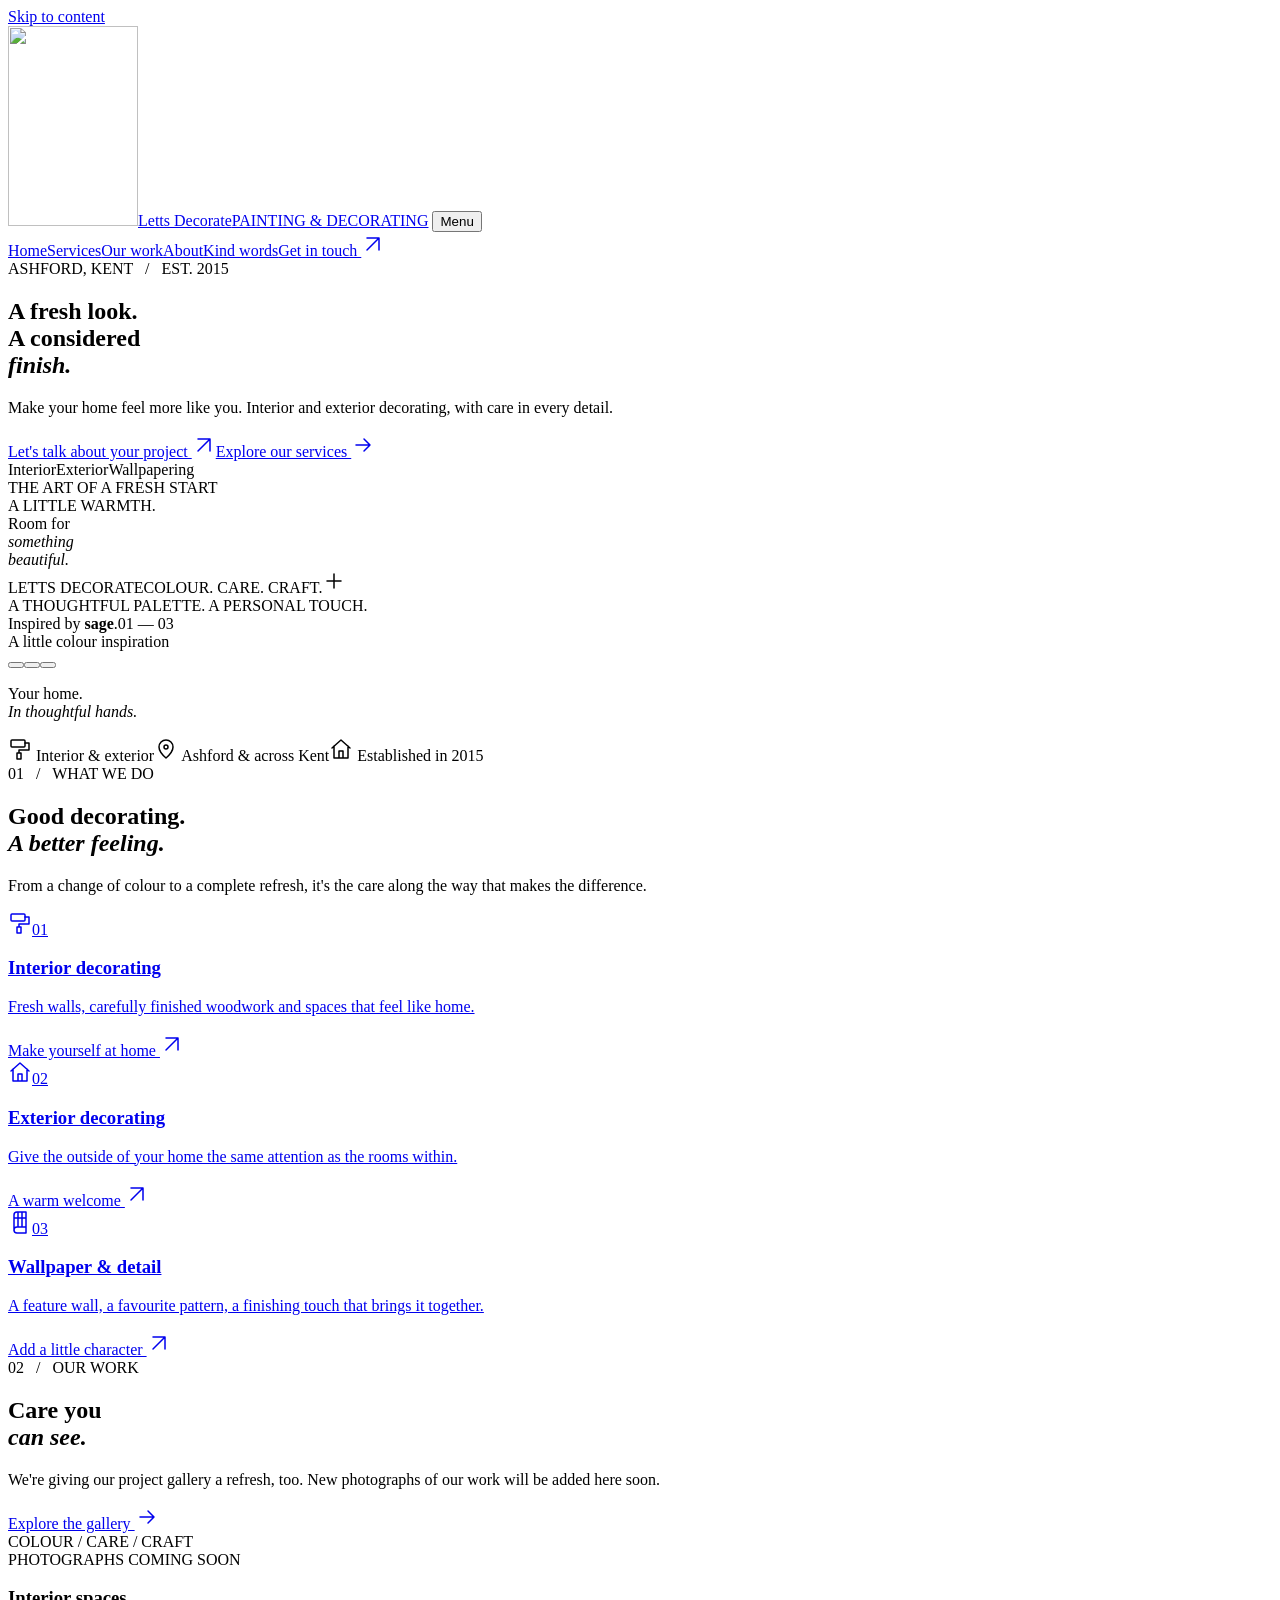
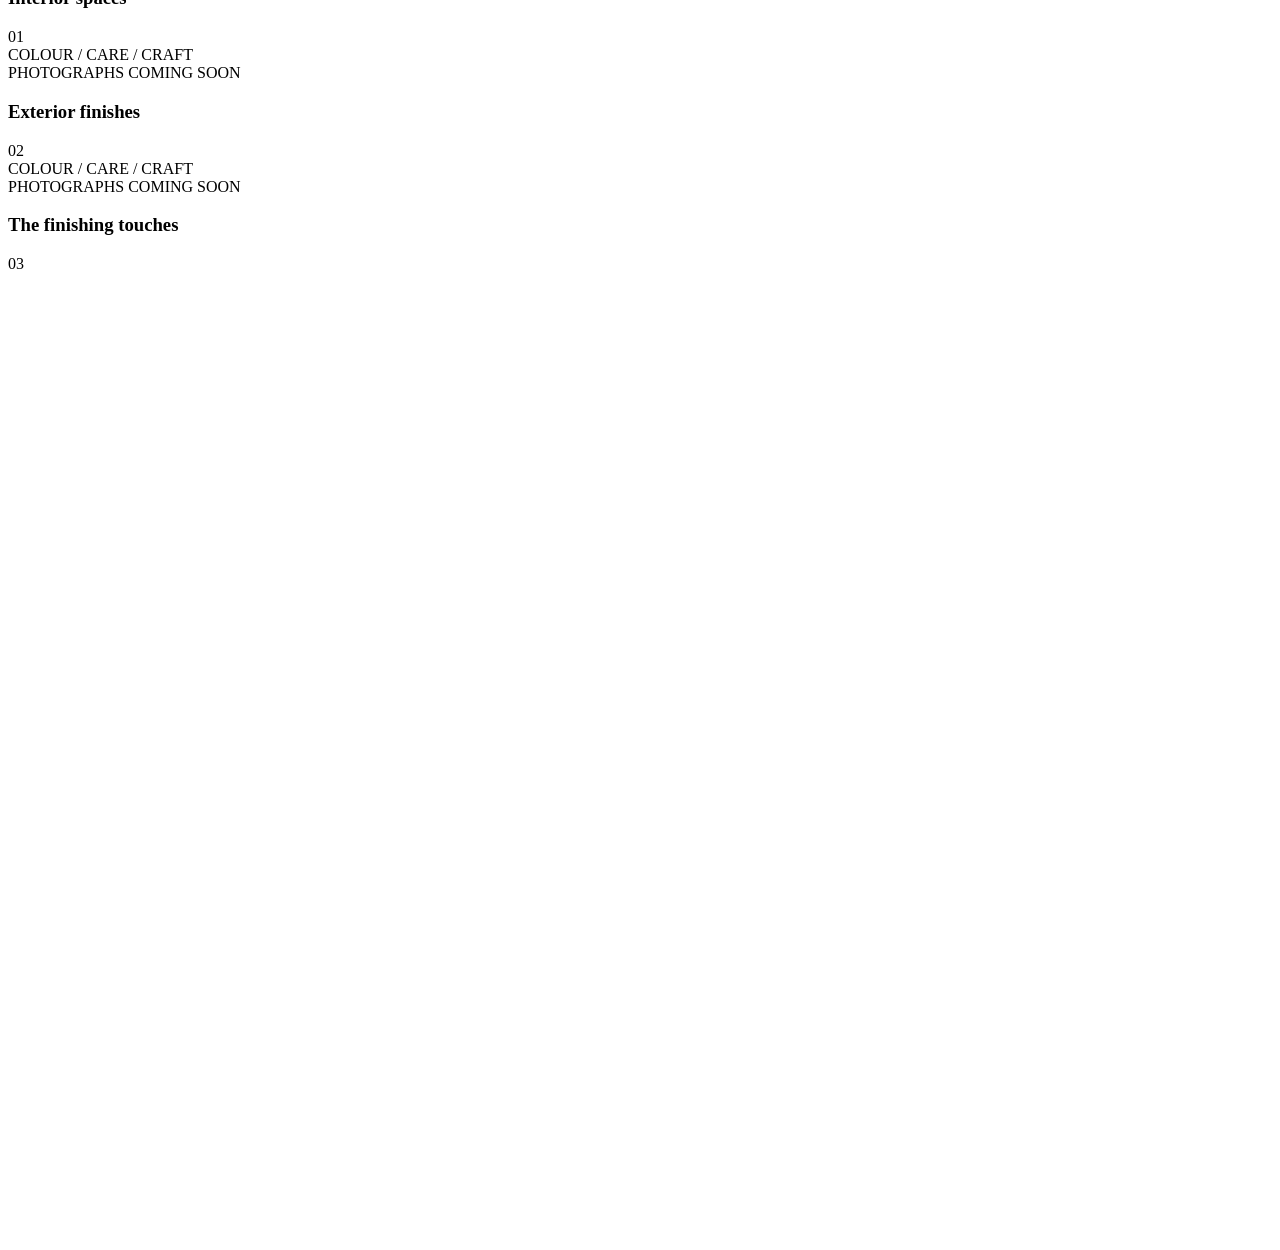
==== commit 9313fb8f: "remove file-relative path references and replace with standardised root-relative paths" ====
--- a/site/index.html
+++ b/site/index.html
@@ -1,26 +1,333 @@
 <!doctype html>
-<html lang="en-GB"><head><meta charset="utf-8"><meta name="viewport" content="width=device-width, initial-scale=1"><meta name="theme-color" content="#24352f"><title>Painting & Decorating in Ashford, Kent | Letts Decorate</title><meta name="description" content="Interior and exterior painting, decorating and wallpapering in Ashford and across Kent. A personal approach from Letts Decorate, established in 2015."><link rel="canonical" href="https://lettsdecorate.co.uk/"><meta property="og:type" content="website"><meta property="og:site_name" content="Letts Decorate"><meta property="og:title" content="Painting & Decorating in Ashford, Kent | Letts Decorate"><meta property="og:description" content="Interior and exterior painting, decorating and wallpapering in Ashford and across Kent. A personal approach from Letts Decorate, established in 2015."><meta property="og:url" content="https://lettsdecorate.co.uk/"><meta property="og:image" content="https://lettsdecorate.co.uk/assets/images/social-card.png"><meta property="og:image:alt" content="Letts Decorate. Painting and decorating in Ashford and across Kent."><meta name="twitter:card" content="summary_large_image"><link rel="icon" type="image/png" sizes="32x32" href="assets/images/icon-32.png"><link rel="apple-touch-icon" href="assets/images/icon-180.png"><link rel="stylesheet" href="assets/css/site.css"><script type="application/ld+json">{"@context":"https://schema.org","@type":"HousePainter","@id":"https://lettsdecorate.co.uk/#business","name":"Letts Decorate","url":"https://lettsdecorate.co.uk/","telephone":"+447557990263","email":"contact@lettsdecorate.co.uk","foundingDate":"2015","areaServed":{"@type":"AdministrativeArea","name":"Kent, England"},"logo":"https://lettsdecorate.co.uk/assets/images/logo-original.png","sameAs":["https://www.facebook.com/LettsDecorate"]}</script><script src="assets/js/gallery-data.js" defer></script><script src="assets/js/site.js" defer></script></head>
+<html lang="en-GB">
+
+<head>
+    <meta charset="utf-8">
+    <meta name="viewport" content="width=device-width, initial-scale=1">
+    <meta name="theme-color" content="#24352f">
+    <title>Painting & Decorating in Ashford, Kent | Letts Decorate</title>
+    <meta name="description"
+        content="Interior and exterior painting, decorating and wallpapering in Ashford and across Kent. A personal approach from Letts Decorate, established in 2015.">
+    <link rel="canonical" href="https://lettsdecorate.co.uk/">
+    <meta property="og:type" content="website">
+    <meta property="og:site_name" content="Letts Decorate">
+    <meta property="og:title" content="Painting & Decorating in Ashford, Kent | Letts Decorate">
+    <meta property="og:description"
+        content="Interior and exterior painting, decorating and wallpapering in Ashford and across Kent. A personal approach from Letts Decorate, established in 2015.">
+    <meta property="og:url" content="https://lettsdecorate.co.uk/">
+    <meta property="og:image" content="https://lettsdecorate.co.uk/assets/images/social-card.png">
+    <meta property="og:image:alt" content="Letts Decorate. Painting and decorating in Ashford and across Kent.">
+    <meta name="twitter:card" content="summary_large_image">
+    <link rel="icon" type="image/png" sizes="32x32" href="/assets/images/icon-32.png">
+    <link rel="apple-touch-icon" href="/assets/images/icon-180.png">
+    <link rel="stylesheet" href="/assets/css/site.css">
+    <script
+        type="application/ld+json">{"@context":"https://schema.org","@type":"HousePainter","@id":"https://lettsdecorate.co.uk/#business","name":"Letts Decorate","url":"https://lettsdecorate.co.uk/","telephone":"+447557990263","email":"contact@lettsdecorate.co.uk","foundingDate":"2015","areaServed":{"@type":"AdministrativeArea","name":"Kent, England"},"logo":"https://lettsdecorate.co.uk/assets/images/logo-original.png","sameAs":["https://www.facebook.com/LettsDecorate"]}</script>
+    <script src="/assets/js/gallery-data.js" defer></script>
+    <script src="/assets/js/site.js" defer></script>
+</head>
+
 <body data-page="home"><a class="skip-link" href="#main">Skip to content</a>
-<header class="site-header"><div class="container header-inner">
-<a class="brand" href="index.html" aria-label="Letts Decorate home"><span class="brand-icon"><img src="assets/images/brand-mark.png" width="130" height="200" alt=""></span><span class="brand-name">Letts Decorate<span>PAINTING &amp; DECORATING</span></span></a>
-<button class="menu-toggle" type="button" aria-expanded="false" aria-controls="main-nav"><span class="menu-label">Menu</span><span class="menu-lines" aria-hidden="true"></span></button>
-<nav id="main-nav" class="main-nav" aria-label="Main navigation"><a href="index.html" aria-current="page">Home</a><a href="services/index.html">Services</a><a href="gallery/index.html">Our work</a><a href="about/index.html">About</a><a href="testimonials/index.html">Kind words</a><a class="button button-small nav-contact" href="contact/index.html">Get in touch <svg class="icon" width="24" height="24" viewBox="0 0 24 24" fill="none" stroke="currentColor" stroke-width="1.5" stroke-linecap="round" stroke-linejoin="round" aria-hidden="true"><path d="M6 18 18 6M6 6h12v12"/></svg></a></nav>
-</div></header><main id="main">
-<section class="hero"><div class="container hero-grid"><div class="hero-copy"><span class="eyebrow"><span class="eyebrow-line"></span> ASHFORD, KENT &nbsp; / &nbsp; EST. 2015</span><h1>A fresh look.<br>A considered<br><em>finish.</em></h1><p>Make your home feel more like you. Interior and exterior decorating, with care in every detail.</p><div class="hero-actions"><a class="button" href="contact/index.html">Let&apos;s talk about your project <svg class="icon" width="24" height="24" viewBox="0 0 24 24" fill="none" stroke="currentColor" stroke-width="1.5" stroke-linecap="round" stroke-linejoin="round" aria-hidden="true"><path d="M6 18 18 6M6 6h12v12"/></svg></a><a class="text-link" href="services/index.html">Explore our services <svg class="icon" width="24" height="24" viewBox="0 0 24 24" fill="none" stroke="currentColor" stroke-width="1.5" stroke-linecap="round" stroke-linejoin="round" aria-hidden="true"><path d="M5 12h14M13 6l6 6-6 6"/></svg></a></div><div class="hero-footnote"><span>Interior</span><span>Exterior</span><span>Wallpapering</span></div></div>
-<div class="hero-visual"><div class="palette-stage" data-palette="sage"><div class="stage-line line-one"></div><div class="stage-line line-two"></div><span class="stage-index">THE ART OF A FRESH START</span><div class="swatch-sheet swatch-back"><div class="swatch-back-colour"></div><span>A LITTLE WARMTH.</span></div><div class="swatch-sheet swatch-front"><div class="swatch-colour"><span class="swatch-arch"></span><span class="swatch-grain"></span><span class="swatch-type">Room for<br><em>something<br>beautiful.</em></span></div><div class="swatch-label"><span>LETTS DECORATE<span>COLOUR. CARE. CRAFT.</span></span><svg class="icon" width="24" height="24" viewBox="0 0 24 24" fill="none" stroke="currentColor" stroke-width="1.5" stroke-linecap="round" stroke-linejoin="round" aria-hidden="true"><path d="M12 5v14M5 12h14"/></svg></div></div><span class="stage-side">A THOUGHTFUL PALETTE. A PERSONAL TOUCH.</span><div class="palette-caption"><span class="palette-dot"></span><span>Inspired by <strong data-palette-name>sage</strong>.</span><span class="palette-caption-number">01 &mdash; 03</span></div></div><div class="palette-controls"><span>A little colour inspiration</span><div class="swatch-buttons" role="group" aria-label="Explore colour inspirations"><button class="palette-button palette-sage" data-colour="sage" aria-label="Sage colour inspiration" aria-pressed="true"><span></span></button><button class="palette-button palette-clay" data-colour="clay" aria-label="Clay colour inspiration" aria-pressed="false"><span></span></button><button class="palette-button palette-sand" data-colour="sand" aria-label="Sand colour inspiration" aria-pressed="false"><span></span></button></div></div></div></div></section>
-<section class="trust-strip" aria-label="At a glance"><div class="container trust-inner"><p>Your home.<br><em>In thoughtful hands.</em></p><span><svg class="icon" width="24" height="24" viewBox="0 0 24 24" fill="none" stroke="currentColor" stroke-width="1.5" stroke-linecap="round" stroke-linejoin="round" aria-hidden="true"><rect x="3" y="3" width="14" height="7" rx="1"/><path d="M17 6h4v7H11v3M9 16h4v6H9z"/></svg> Interior &amp; exterior</span><span><svg class="icon" width="24" height="24" viewBox="0 0 24 24" fill="none" stroke="currentColor" stroke-width="1.5" stroke-linecap="round" stroke-linejoin="round" aria-hidden="true"><path d="M19 10c0 5-7 11-7 11S5 15 5 10a7 7 0 1 1 14 0Z"/><circle cx="12" cy="10" r="2"/></svg> Ashford &amp; across Kent</span><span><svg class="icon" width="24" height="24" viewBox="0 0 24 24" fill="none" stroke="currentColor" stroke-width="1.5" stroke-linecap="round" stroke-linejoin="round" aria-hidden="true"><path d="m3 11 9-8 9 8M5 9v12h14V9M10 21v-7h4v7"/></svg> Established in 2015</span></div></section>
-<section class="section services-home"><div class="container"><div class="section-heading"><div><span class="eyebrow">01 &nbsp; / &nbsp; WHAT WE DO</span><h2>Good decorating.<br><em>A better feeling.</em></h2></div><p>From a change of colour to a complete refresh, it&apos;s the care along the way that makes the difference.</p></div><div class="services-grid">
-<a class="service-card" href="services/index.html#interiors"><div class="service-card-top"><svg class="icon" width="24" height="24" viewBox="0 0 24 24" fill="none" stroke="currentColor" stroke-width="1.5" stroke-linecap="round" stroke-linejoin="round" aria-hidden="true"><rect x="3" y="3" width="14" height="7" rx="1"/><path d="M17 6h4v7H11v3M9 16h4v6H9z"/></svg><span>01</span></div><h3>Interior decorating</h3><p>Fresh walls, carefully finished woodwork and spaces that feel like home.</p><span class="service-link">Make yourself at home <svg class="icon" width="24" height="24" viewBox="0 0 24 24" fill="none" stroke="currentColor" stroke-width="1.5" stroke-linecap="round" stroke-linejoin="round" aria-hidden="true"><path d="M6 18 18 6M6 6h12v12"/></svg></span></a>
-<a class="service-card" href="services/index.html#exteriors"><div class="service-card-top"><svg class="icon" width="24" height="24" viewBox="0 0 24 24" fill="none" stroke="currentColor" stroke-width="1.5" stroke-linecap="round" stroke-linejoin="round" aria-hidden="true"><path d="m3 11 9-8 9 8M5 9v12h14V9M10 21v-7h4v7"/></svg><span>02</span></div><h3>Exterior decorating</h3><p>Give the outside of your home the same attention as the rooms within.</p><span class="service-link">A warm welcome <svg class="icon" width="24" height="24" viewBox="0 0 24 24" fill="none" stroke="currentColor" stroke-width="1.5" stroke-linecap="round" stroke-linejoin="round" aria-hidden="true"><path d="M6 18 18 6M6 6h12v12"/></svg></span></a>
-<a class="service-card" href="services/index.html#wallpaper"><div class="service-card-top"><svg class="icon" width="24" height="24" viewBox="0 0 24 24" fill="none" stroke="currentColor" stroke-width="1.5" stroke-linecap="round" stroke-linejoin="round" aria-hidden="true"><path d="M6 21V5a3 3 0 0 1 3-3h9v15h-9a3 3 0 0 0 0 6h9v-6M6 8h12M10 3v14M14 3v14"/></svg><span>03</span></div><h3>Wallpaper &amp; detail</h3><p>A feature wall, a favourite pattern, a finishing touch that brings it together.</p><span class="service-link">Add a little character <svg class="icon" width="24" height="24" viewBox="0 0 24 24" fill="none" stroke="currentColor" stroke-width="1.5" stroke-linecap="round" stroke-linejoin="round" aria-hidden="true"><path d="M6 18 18 6M6 6h12v12"/></svg></span></a>
-</div></div></section>
-<section class="section work-section"><div class="container"><div class="section-heading"><div><span class="eyebrow">02 &nbsp; / &nbsp; OUR WORK</span><h2>Care you<br><em>can see.</em></h2></div><div class="section-heading-aside"><p data-gallery-intro>We&apos;re giving our project gallery a refresh, too. New photographs of our work will be added here soon.</p><a class="text-link" href="gallery/index.html">Explore the gallery <svg class="icon" width="24" height="24" viewBox="0 0 24 24" fill="none" stroke="currentColor" stroke-width="1.5" stroke-linecap="round" stroke-linejoin="round" aria-hidden="true"><path d="M5 12h14M13 6l6 6-6 6"/></svg></a></div></div><div class="project-grid" data-gallery data-root="" data-limit="3"><article class="project-card placeholder-card" data-category="interior"><div class="project-art art-interior" aria-hidden="true"><span class="art-shape"></span><span class="art-lines"></span><span class="art-circle"></span><span class="art-caption">COLOUR / CARE / CRAFT</span></div><div class="project-meta"><div><span class="project-kicker">PHOTOGRAPHS COMING SOON</span><h3>Interior spaces</h3></div><span class="project-number">01</span></div></article><article class="project-card placeholder-card" data-category="exterior"><div class="project-art art-exterior" aria-hidden="true"><span class="art-shape"></span><span class="art-lines"></span><span class="art-circle"></span><span class="art-caption">COLOUR / CARE / CRAFT</span></div><div class="project-meta"><div><span class="project-kicker">PHOTOGRAPHS COMING SOON</span><h3>Exterior finishes</h3></div><span class="project-number">02</span></div></article><article class="project-card placeholder-card" data-category="detail"><div class="project-art art-detail" aria-hidden="true"><span class="art-shape"></span><span class="art-lines"></span><span class="art-circle"></span><span class="art-caption">COLOUR / CARE / CRAFT</span></div><div class="project-meta"><div><span class="project-kicker">PHOTOGRAPHS COMING SOON</span><h3>The finishing touches</h3></div><span class="project-number">03</span></div></article></div><p class="gallery-status sr-only" role="status" aria-live="polite" data-gallery-status></p></div></section>
-<section class="section"><div class="container about-split"><div class="portrait-composition"><img class="portrait" src="assets/images/about-800.webp" srcset="assets/images/about-480.webp 480w, assets/images/about-800.webp 800w" sizes="(max-width: 760px) 90vw, 40vw" width="800" height="1067" alt="The owner of Letts Decorate in his work polo shirt" loading="lazy"><div class="portrait-label"><span>A LOCAL BUSINESS.</span><strong>A personal touch.</strong></div></div><div class="about-copy"><span class="eyebrow">03 &nbsp; / &nbsp; THE PERSON BEHIND THE PAINT</span><h2>Local roots.<br><em>Personal pride.</em></h2><p>Letts Decorate was founded in Ashford in 2015 by Scott Taylor. Named in memory of his father, Garry Letts, it&apos;s a business with a personal story behind it.</p><p>The approach is simple: care about the home, care about the details, and help every customer feel comfortable with their choices.</p><a class="text-link" href="about/index.html">Meet Scott <svg class="icon" width="24" height="24" viewBox="0 0 24 24" fill="none" stroke="currentColor" stroke-width="1.5" stroke-linecap="round" stroke-linejoin="round" aria-hidden="true"><path d="M5 12h14M13 6l6 6-6 6"/></svg></a></div></div></section>
-<section class="quote-section"><div class="container quote-inner"><span class="eyebrow">A KIND WORD FROM A CUSTOMER</span><span class="quote-mark" aria-hidden="true">&ldquo;</span><blockquote><p>He&apos;s tidy, neat and never disappoints, the finish of his work is immaculate.</p><footer>Kerstin <span>/ Pluckley</span></footer></blockquote><a class="text-link light-link" href="testimonials/index.html">More kind words <svg class="icon" width="24" height="24" viewBox="0 0 24 24" fill="none" stroke="currentColor" stroke-width="1.5" stroke-linecap="round" stroke-linejoin="round" aria-hidden="true"><path d="M5 12h14M13 6l6 6-6 6"/></svg></a></div></section>
-<section class="cta-section"><div class="container cta-inner"><div><span class="eyebrow">LET&apos;S MAKE A START</span><h2>Ready for a <em>refresh?</em></h2><p>A room, a front door or a whole-home rethink. Tell us what you have in mind.</p></div><a class="button" href="contact/index.html">Let&apos;s talk about your project <svg class="icon" width="24" height="24" viewBox="0 0 24 24" fill="none" stroke="currentColor" stroke-width="1.5" stroke-linecap="round" stroke-linejoin="round" aria-hidden="true"><path d="M6 18 18 6M6 6h12v12"/></svg></a></div></section>
-</main><footer class="site-footer"><div class="container footer-grid">
-<div class="footer-brand"><img src="assets/images/logo-original.png" width="300" height="266" alt="Letts Decorate - Professional Decorating Service" loading="lazy"><p>A fresh look.<br>A considered finish.</p></div>
-<div><h2>Explore</h2><a href="services/index.html">Our services</a><a href="gallery/index.html">Our work</a><a href="about/index.html">About Letts Decorate</a><a href="testimonials/index.html">Kind words</a></div>
-<div><h2>Say hello</h2><a href="tel:+447557990263">07557 990263</a><a class="footer-email" href="mailto:contact@lettsdecorate.co.uk">contact@lettsdecorate.co.uk</a><a href="https://www.facebook.com/LettsDecorate" target="_blank" rel="noopener noreferrer">Find us on Facebook <svg class="icon" width="24" height="24" viewBox="0 0 24 24" fill="none" stroke="currentColor" stroke-width="1.5" stroke-linecap="round" stroke-linejoin="round" aria-hidden="true"><path d="M6 18 18 6M6 6h12v12"/></svg></a></div>
-<div class="footer-area"><h2>Local roots</h2><p>Based in Ashford.<br>Decorating homes across Kent.<br><span>Established 2015.</span></p><a class="footer-text-link" href="contact/index.html">Let&apos;s talk about your home <svg class="icon" width="24" height="24" viewBox="0 0 24 24" fill="none" stroke="currentColor" stroke-width="1.5" stroke-linecap="round" stroke-linejoin="round" aria-hidden="true"><path d="M5 12h14M13 6l6 6-6 6"/></svg></a></div>
-</div><div class="container footer-bottom"><span>&copy; <span data-year>2026</span> Letts Decorate</span><span>Colour. Care. Craft.</span><a href="privacy/index.html">Website &amp; privacy</a></div></footer><dialog class="lightbox" aria-labelledby="lightbox-caption"><div class="lightbox-bar"><span class="lightbox-count"></span><button type="button" class="icon-button lightbox-close" aria-label="Close photograph"><svg class="icon" width="24" height="24" viewBox="0 0 24 24" fill="none" stroke="currentColor" stroke-width="1.5" stroke-linecap="round" stroke-linejoin="round" aria-hidden="true"><path d="m6 6 12 12M6 18 18 6"/></svg></button></div><div class="lightbox-stage"><button type="button" class="icon-button lightbox-prev" aria-label="Previous photograph"><svg class="icon" width="24" height="24" viewBox="0 0 24 24" fill="none" stroke="currentColor" stroke-width="1.5" stroke-linecap="round" stroke-linejoin="round" aria-hidden="true"><path d="M5 12h14M13 6l6 6-6 6"/></svg></button><img class="lightbox-image" alt=""><button type="button" class="icon-button lightbox-next" aria-label="Next photograph"><svg class="icon" width="24" height="24" viewBox="0 0 24 24" fill="none" stroke="currentColor" stroke-width="1.5" stroke-linecap="round" stroke-linejoin="round" aria-hidden="true"><path d="M5 12h14M13 6l6 6-6 6"/></svg></button></div><p id="lightbox-caption"></p></dialog></body></html>+    <header class="site-header">
+        <div class="container header-inner">
+            <a class="brand" href="/" aria-label="Letts Decorate home"><span class="brand-icon"><img
+                        src="/assets/images/brand-mark.png" width="130" height="200" alt=""></span><span
+                    class="brand-name">Letts Decorate<span>PAINTING &amp; DECORATING</span></span></a>
+            <button class="menu-toggle" type="button" aria-expanded="false" aria-controls="main-nav"><span
+                    class="menu-label">Menu</span><span class="menu-lines" aria-hidden="true"></span></button>
+            <nav id="main-nav" class="main-nav" aria-label="Main navigation"><a href="/"
+                    aria-current="page">Home</a><a href="/services/">Services</a><a
+                    href="/gallery/">Our work</a><a href="/about/">About</a><a
+                    href="/testimonials/">Kind words</a><a class="button button-small nav-contact"
+                    href="/contact/">Get in touch <svg class="icon" width="24" height="24" viewBox="0 0 24 24"
+                        fill="none" stroke="currentColor" stroke-width="1.5" stroke-linecap="round"
+                        stroke-linejoin="round" aria-hidden="true">
+                        <path d="M6 18 18 6M6 6h12v12" />
+                    </svg></a></nav>
+        </div>
+    </header>
+    <main id="main">
+        <section class="hero">
+            <div class="container hero-grid">
+                <div class="hero-copy"><span class="eyebrow"><span class="eyebrow-line"></span> ASHFORD, KENT &nbsp; /
+                        &nbsp; EST. 2015</span>
+                    <h1>A fresh look.<br>A considered<br><em>finish.</em></h1>
+                    <p>Make your home feel more like you. Interior and exterior decorating, with care in every detail.
+                    </p>
+                    <div class="hero-actions"><a class="button" href="/contact/">Let&apos;s talk about your
+                            project <svg class="icon" width="24" height="24" viewBox="0 0 24 24" fill="none"
+                                stroke="currentColor" stroke-width="1.5" stroke-linecap="round" stroke-linejoin="round"
+                                aria-hidden="true">
+                                <path d="M6 18 18 6M6 6h12v12" />
+                            </svg></a><a class="text-link" href="/services/">Explore our services <svg
+                                class="icon" width="24" height="24" viewBox="0 0 24 24" fill="none"
+                                stroke="currentColor" stroke-width="1.5" stroke-linecap="round" stroke-linejoin="round"
+                                aria-hidden="true">
+                                <path d="M5 12h14M13 6l6 6-6 6" />
+                            </svg></a></div>
+                    <div class="hero-footnote"><span>Interior</span><span>Exterior</span><span>Wallpapering</span></div>
+                </div>
+                <div class="hero-visual">
+                    <div class="palette-stage" data-palette="sage">
+                        <div class="stage-line line-one"></div>
+                        <div class="stage-line line-two"></div><span class="stage-index">THE ART OF A FRESH START</span>
+                        <div class="swatch-sheet swatch-back">
+                            <div class="swatch-back-colour"></div><span>A LITTLE WARMTH.</span>
+                        </div>
+                        <div class="swatch-sheet swatch-front">
+                            <div class="swatch-colour"><span class="swatch-arch"></span><span
+                                    class="swatch-grain"></span><span class="swatch-type">Room
+                                    for<br><em>something<br>beautiful.</em></span></div>
+                            <div class="swatch-label"><span>LETTS DECORATE<span>COLOUR. CARE. CRAFT.</span></span><svg
+                                    class="icon" width="24" height="24" viewBox="0 0 24 24" fill="none"
+                                    stroke="currentColor" stroke-width="1.5" stroke-linecap="round"
+                                    stroke-linejoin="round" aria-hidden="true">
+                                    <path d="M12 5v14M5 12h14" />
+                                </svg></div>
+                        </div><span class="stage-side">A THOUGHTFUL PALETTE. A PERSONAL TOUCH.</span>
+                        <div class="palette-caption"><span class="palette-dot"></span><span>Inspired by <strong
+                                    data-palette-name>sage</strong>.</span><span class="palette-caption-number">01
+                                &mdash; 03</span></div>
+                    </div>
+                    <div class="palette-controls"><span>A little colour inspiration</span>
+                        <div class="swatch-buttons" role="group" aria-label="Explore colour inspirations"><button
+                                class="palette-button palette-sage" data-colour="sage"
+                                aria-label="Sage colour inspiration" aria-pressed="true"><span></span></button><button
+                                class="palette-button palette-clay" data-colour="clay"
+                                aria-label="Clay colour inspiration" aria-pressed="false"><span></span></button><button
+                                class="palette-button palette-sand" data-colour="sand"
+                                aria-label="Sand colour inspiration" aria-pressed="false"><span></span></button></div>
+                    </div>
+                </div>
+            </div>
+        </section>
+        <section class="trust-strip" aria-label="At a glance">
+            <div class="container trust-inner">
+                <p>Your home.<br><em>In thoughtful hands.</em></p><span><svg class="icon" width="24" height="24"
+                        viewBox="0 0 24 24" fill="none" stroke="currentColor" stroke-width="1.5" stroke-linecap="round"
+                        stroke-linejoin="round" aria-hidden="true">
+                        <rect x="3" y="3" width="14" height="7" rx="1" />
+                        <path d="M17 6h4v7H11v3M9 16h4v6H9z" />
+                    </svg> Interior &amp; exterior</span><span><svg class="icon" width="24" height="24"
+                        viewBox="0 0 24 24" fill="none" stroke="currentColor" stroke-width="1.5" stroke-linecap="round"
+                        stroke-linejoin="round" aria-hidden="true">
+                        <path d="M19 10c0 5-7 11-7 11S5 15 5 10a7 7 0 1 1 14 0Z" />
+                        <circle cx="12" cy="10" r="2" />
+                    </svg> Ashford &amp; across Kent</span><span><svg class="icon" width="24" height="24"
+                        viewBox="0 0 24 24" fill="none" stroke="currentColor" stroke-width="1.5" stroke-linecap="round"
+                        stroke-linejoin="round" aria-hidden="true">
+                        <path d="m3 11 9-8 9 8M5 9v12h14V9M10 21v-7h4v7" />
+                    </svg> Established in 2015</span>
+            </div>
+        </section>
+        <section class="section services-home">
+            <div class="container">
+                <div class="section-heading">
+                    <div><span class="eyebrow">01 &nbsp; / &nbsp; WHAT WE DO</span>
+                        <h2>Good decorating.<br><em>A better feeling.</em></h2>
+                    </div>
+                    <p>From a change of colour to a complete refresh, it&apos;s the care along the way that makes the
+                        difference.</p>
+                </div>
+                <div class="services-grid">
+                    <a class="service-card" href="/services/#interiors">
+                        <div class="service-card-top"><svg class="icon" width="24" height="24" viewBox="0 0 24 24"
+                                fill="none" stroke="currentColor" stroke-width="1.5" stroke-linecap="round"
+                                stroke-linejoin="round" aria-hidden="true">
+                                <rect x="3" y="3" width="14" height="7" rx="1" />
+                                <path d="M17 6h4v7H11v3M9 16h4v6H9z" />
+                            </svg><span>01</span></div>
+                        <h3>Interior decorating</h3>
+                        <p>Fresh walls, carefully finished woodwork and spaces that feel like home.</p><span
+                            class="service-link">Make yourself at home <svg class="icon" width="24" height="24"
+                                viewBox="0 0 24 24" fill="none" stroke="currentColor" stroke-width="1.5"
+                                stroke-linecap="round" stroke-linejoin="round" aria-hidden="true">
+                                <path d="M6 18 18 6M6 6h12v12" />
+                            </svg></span>
+                    </a>
+                    <a class="service-card" href="/services/#exteriors">
+                        <div class="service-card-top"><svg class="icon" width="24" height="24" viewBox="0 0 24 24"
+                                fill="none" stroke="currentColor" stroke-width="1.5" stroke-linecap="round"
+                                stroke-linejoin="round" aria-hidden="true">
+                                <path d="m3 11 9-8 9 8M5 9v12h14V9M10 21v-7h4v7" />
+                            </svg><span>02</span></div>
+                        <h3>Exterior decorating</h3>
+                        <p>Give the outside of your home the same attention as the rooms within.</p><span
+                            class="service-link">A warm welcome <svg class="icon" width="24" height="24"
+                                viewBox="0 0 24 24" fill="none" stroke="currentColor" stroke-width="1.5"
+                                stroke-linecap="round" stroke-linejoin="round" aria-hidden="true">
+                                <path d="M6 18 18 6M6 6h12v12" />
+                            </svg></span>
+                    </a>
+                    <a class="service-card" href="/services/#wallpaper">
+                        <div class="service-card-top"><svg class="icon" width="24" height="24" viewBox="0 0 24 24"
+                                fill="none" stroke="currentColor" stroke-width="1.5" stroke-linecap="round"
+                                stroke-linejoin="round" aria-hidden="true">
+                                <path d="M6 21V5a3 3 0 0 1 3-3h9v15h-9a3 3 0 0 0 0 6h9v-6M6 8h12M10 3v14M14 3v14" />
+                            </svg><span>03</span></div>
+                        <h3>Wallpaper &amp; detail</h3>
+                        <p>A feature wall, a favourite pattern, a finishing touch that brings it together.</p><span
+                            class="service-link">Add a little character <svg class="icon" width="24" height="24"
+                                viewBox="0 0 24 24" fill="none" stroke="currentColor" stroke-width="1.5"
+                                stroke-linecap="round" stroke-linejoin="round" aria-hidden="true">
+                                <path d="M6 18 18 6M6 6h12v12" />
+                            </svg></span>
+                    </a>
+                </div>
+            </div>
+        </section>
+        <section class="section work-section">
+            <div class="container">
+                <div class="section-heading">
+                    <div><span class="eyebrow">02 &nbsp; / &nbsp; OUR WORK</span>
+                        <h2>Care you<br><em>can see.</em></h2>
+                    </div>
+                    <div class="section-heading-aside">
+                        <p data-gallery-intro>We&apos;re giving our project gallery a refresh, too. New photographs of
+                            our work will be added here soon.</p><a class="text-link" href="/gallery/">Explore
+                            the gallery <svg class="icon" width="24" height="24" viewBox="0 0 24 24" fill="none"
+                                stroke="currentColor" stroke-width="1.5" stroke-linecap="round" stroke-linejoin="round"
+                                aria-hidden="true">
+                                <path d="M5 12h14M13 6l6 6-6 6" />
+                            </svg></a>
+                    </div>
+                </div>
+                <div class="project-grid" data-gallery data-root="" data-limit="3">
+                    <article class="project-card placeholder-card" data-category="interior">
+                        <div class="project-art art-interior" aria-hidden="true"><span class="art-shape"></span><span
+                                class="art-lines"></span><span class="art-circle"></span><span
+                                class="art-caption">COLOUR / CARE / CRAFT</span></div>
+                        <div class="project-meta">
+                            <div><span class="project-kicker">PHOTOGRAPHS COMING SOON</span>
+                                <h3>Interior spaces</h3>
+                            </div><span class="project-number">01</span>
+                        </div>
+                    </article>
+                    <article class="project-card placeholder-card" data-category="exterior">
+                        <div class="project-art art-exterior" aria-hidden="true"><span class="art-shape"></span><span
+                                class="art-lines"></span><span class="art-circle"></span><span
+                                class="art-caption">COLOUR / CARE / CRAFT</span></div>
+                        <div class="project-meta">
+                            <div><span class="project-kicker">PHOTOGRAPHS COMING SOON</span>
+                                <h3>Exterior finishes</h3>
+                            </div><span class="project-number">02</span>
+                        </div>
+                    </article>
+                    <article class="project-card placeholder-card" data-category="detail">
+                        <div class="project-art art-detail" aria-hidden="true"><span class="art-shape"></span><span
+                                class="art-lines"></span><span class="art-circle"></span><span
+                                class="art-caption">COLOUR / CARE / CRAFT</span></div>
+                        <div class="project-meta">
+                            <div><span class="project-kicker">PHOTOGRAPHS COMING SOON</span>
+                                <h3>The finishing touches</h3>
+                            </div><span class="project-number">03</span>
+                        </div>
+                    </article>
+                </div>
+                <p class="gallery-status sr-only" role="status" aria-live="polite" data-gallery-status></p>
+            </div>
+        </section>
+        <section class="section">
+            <div class="container about-split">
+                <div class="portrait-composition"><img class="portrait" src="/assets/images/about-800.webp"
+                        srcset="/assets/images/about-480.webp 480w, /assets/images/about-800.webp 800w"
+                        sizes="(max-width: 760px) 90vw, 40vw" width="800" height="1067"
+                        alt="The owner of Letts Decorate in his work polo shirt" loading="lazy">
+                    <div class="portrait-label"><span>A LOCAL BUSINESS.</span><strong>A personal touch.</strong></div>
+                </div>
+                <div class="about-copy"><span class="eyebrow">03 &nbsp; / &nbsp; THE PERSON BEHIND THE PAINT</span>
+                    <h2>Local roots.<br><em>Personal pride.</em></h2>
+                    <p>Letts Decorate was founded in Ashford in 2015 by Scott Taylor. Named in memory of his father,
+                        Garry Letts, it&apos;s a business with a personal story behind it.</p>
+                    <p>The approach is simple: care about the home, care about the details, and help every customer feel
+                        comfortable with their choices.</p><a class="text-link" href="/about/">Meet Scott <svg
+                            class="icon" width="24" height="24" viewBox="0 0 24 24" fill="none" stroke="currentColor"
+                            stroke-width="1.5" stroke-linecap="round" stroke-linejoin="round" aria-hidden="true">
+                            <path d="M5 12h14M13 6l6 6-6 6" />
+                        </svg></a>
+                </div>
+            </div>
+        </section>
+        <section class="quote-section">
+            <div class="container quote-inner"><span class="eyebrow">A KIND WORD FROM A CUSTOMER</span><span
+                    class="quote-mark" aria-hidden="true">&ldquo;</span>
+                <blockquote>
+                    <p>He&apos;s tidy, neat and never disappoints, the finish of his work is immaculate.</p>
+                    <footer>Kerstin <span>/ Pluckley</span></footer>
+                </blockquote><a class="text-link light-link" href="/testimonials/">More kind words <svg
+                        class="icon" width="24" height="24" viewBox="0 0 24 24" fill="none" stroke="currentColor"
+                        stroke-width="1.5" stroke-linecap="round" stroke-linejoin="round" aria-hidden="true">
+                        <path d="M5 12h14M13 6l6 6-6 6" />
+                    </svg></a>
+            </div>
+        </section>
+        <section class="cta-section">
+            <div class="container cta-inner">
+                <div><span class="eyebrow">LET&apos;S MAKE A START</span>
+                    <h2>Ready for a <em>refresh?</em></h2>
+                    <p>A room, a front door or a whole-home rethink. Tell us what you have in mind.</p>
+                </div><a class="button" href="/contact/">Let&apos;s talk about your project <svg class="icon"
+                        width="24" height="24" viewBox="0 0 24 24" fill="none" stroke="currentColor" stroke-width="1.5"
+                        stroke-linecap="round" stroke-linejoin="round" aria-hidden="true">
+                        <path d="M6 18 18 6M6 6h12v12" />
+                    </svg></a>
+            </div>
+        </section>
+    </main>
+    <footer class="site-footer">
+        <div class="container footer-grid">
+            <div class="footer-brand"><img src="/assets/images/logo-original.png" width="300" height="266"
+                    alt="Letts Decorate - Professional Decorating Service" loading="lazy">
+                <p>A fresh look.<br>A considered finish.</p>
+            </div>
+            <div>
+                <h2>Explore</h2><a href="/services/">Our services</a><a href="/gallery/">Our
+                    work</a><a href="/about/">About Letts Decorate</a><a href="/testimonials/">Kind
+                    words</a>
+            </div>
+            <div>
+                <h2>Say hello</h2><a href="tel:+447557990263">07557 990263</a><a class="footer-email"
+                    href="mailto:contact@lettsdecorate.co.uk">contact@lettsdecorate.co.uk</a><a
+                    href="https://www.facebook.com/LettsDecorate" target="_blank" rel="noopener noreferrer">Find us on
+                    Facebook <svg class="icon" width="24" height="24" viewBox="0 0 24 24" fill="none"
+                        stroke="currentColor" stroke-width="1.5" stroke-linecap="round" stroke-linejoin="round"
+                        aria-hidden="true">
+                        <path d="M6 18 18 6M6 6h12v12" />
+                    </svg></a>
+            </div>
+            <div class="footer-area">
+                <h2>Local roots</h2>
+                <p>Based in Ashford.<br>Decorating homes across Kent.<br><span>Established 2015.</span></p><a
+                    class="footer-text-link" href="/contact/">Let&apos;s talk about your home <svg class="icon"
+                        width="24" height="24" viewBox="0 0 24 24" fill="none" stroke="currentColor" stroke-width="1.5"
+                        stroke-linecap="round" stroke-linejoin="round" aria-hidden="true">
+                        <path d="M5 12h14M13 6l6 6-6 6" />
+                    </svg></a>
+            </div>
+        </div>
+        <div class="container footer-bottom"><span>&copy; <span data-year>2026</span> Letts Decorate</span><span>Colour.
+                Care. Craft.</span><a href="/privacy/">Website &amp; privacy</a></div>
+    </footer>
+    <dialog class="lightbox" aria-labelledby="lightbox-caption">
+        <div class="lightbox-bar"><span class="lightbox-count"></span><button type="button"
+                class="icon-button lightbox-close" aria-label="Close photograph"><svg class="icon" width="24"
+                    height="24" viewBox="0 0 24 24" fill="none" stroke="currentColor" stroke-width="1.5"
+                    stroke-linecap="round" stroke-linejoin="round" aria-hidden="true">
+                    <path d="m6 6 12 12M6 18 18 6" />
+                </svg></button></div>
+        <div class="lightbox-stage"><button type="button" class="icon-button lightbox-prev"
+                aria-label="Previous photograph"><svg class="icon" width="24" height="24" viewBox="0 0 24 24"
+                    fill="none" stroke="currentColor" stroke-width="1.5" stroke-linecap="round" stroke-linejoin="round"
+                    aria-hidden="true">
+                    <path d="M5 12h14M13 6l6 6-6 6" />
+                </svg></button><img class="lightbox-image" alt=""><button type="button"
+                class="icon-button lightbox-next" aria-label="Next photograph"><svg class="icon" width="24" height="24"
+                    viewBox="0 0 24 24" fill="none" stroke="currentColor" stroke-width="1.5" stroke-linecap="round"
+                    stroke-linejoin="round" aria-hidden="true">
+                    <path d="M5 12h14M13 6l6 6-6 6" />
+                </svg></button></div>
+        <p id="lightbox-caption"></p>
+    </dialog>
+</body>
+
+</html>
